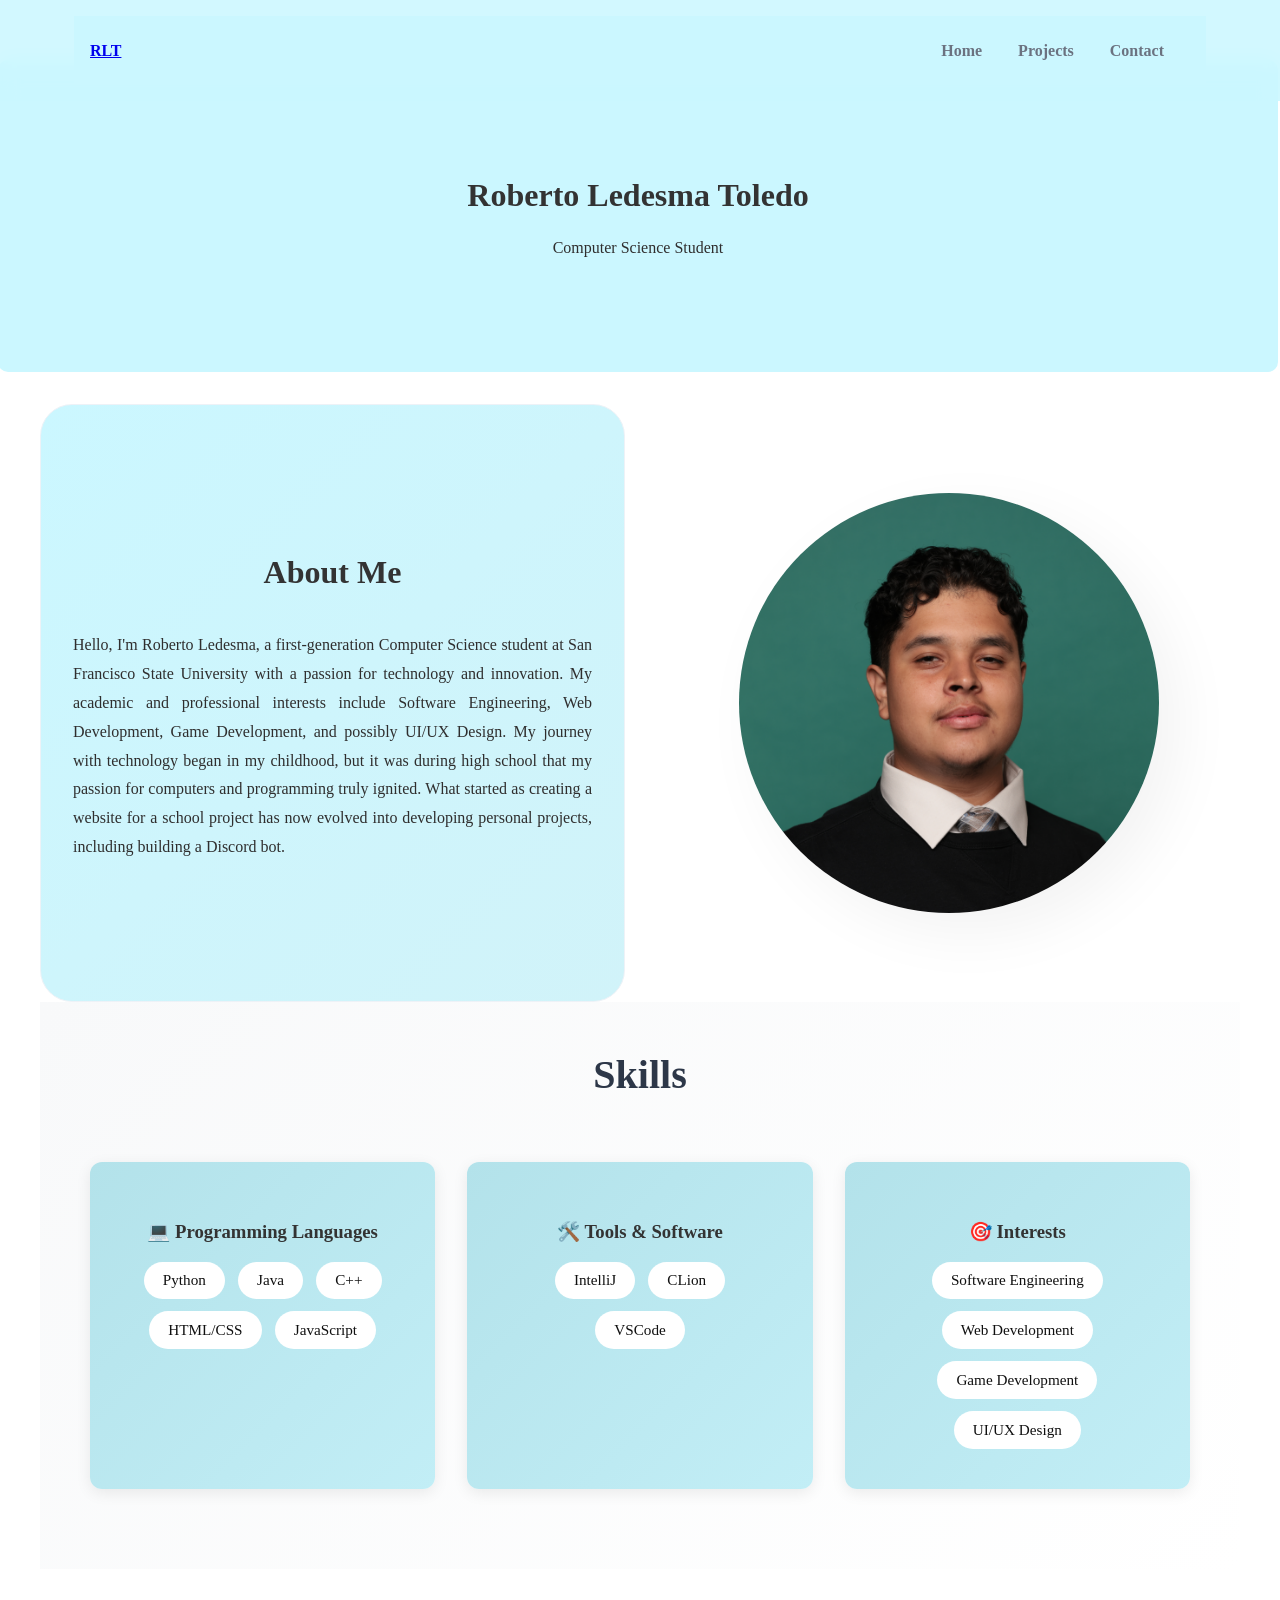
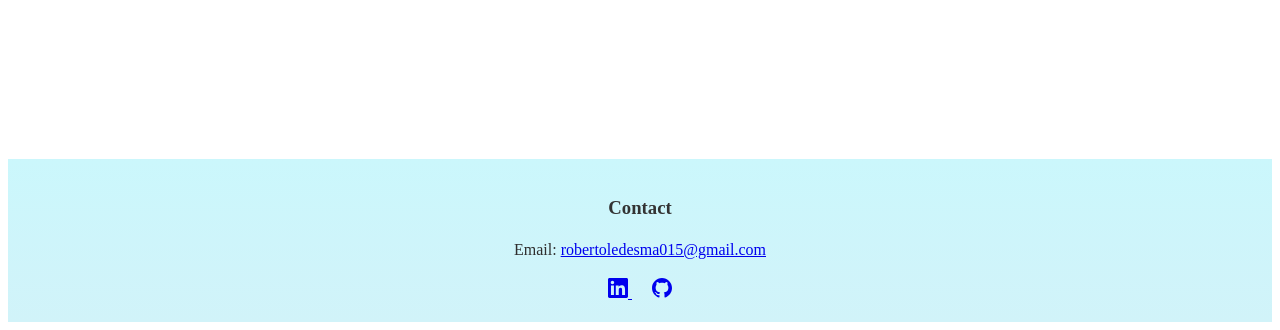
==== index.html @ fad2b98e "Added a few changes to index,contact,and projects.html" ====
<!DOCTYPE html>
  <html lang="en">

  <head>
      <title>Roberto Ledesma - Student Portfolio</title>
      <link rel="stylesheet" href="styles.css">
  </head>


  <body> 


  <header class="site-header">
    <nav class="nav">
      <a class="logo" href="index.html" aria-label="Home">RLT</a>


      <!-- nav links -->
      
      <ul class="nav-links">
        <li><a href="index.html">Home</a></li>
        <li><a href="projects.html">Projects</a></li>
        <li><a href="contact.html">Contact</a></li>
      </ul>

      <div class="nav-actions">
          <!-- existing actions -->
      </div>
    </nav>
  </header>

      <header>
      <div class = "hero-title">
      <!-- <header > -->
      <h1>Roberto Ledesma Toledo</h1>
      <p>Computer Science Student</p>
      </div>
      </header>
    <!-- </header> -->
      
      
<main>
    <div class="about-container">
        
        <section class="about"> 
            <h2>About Me</h2>
            <p>Hello, I'm Roberto Ledesma, a first-generation Computer Science student at San Francisco State University with a passion for technology and innovation. My academic and professional 
                interests include Software Engineering, Web Development, Game Development, and possibly UI/UX Design. My journey with technology began in my childhood, but it was during high school that my 
                passion for computers and programming truly ignited. What started as creating a website for a school project has now evolved into developing personal projects, including building a Discord bot.</p>
        </section>

        <div class="profile-container">
            <img src="images/Roberto-ledesma.jpg" alt="Roberto Ledesma" class="profile">
        </div>

    </div>
    
      
      <!-- Skills Section -->
          <section class="skills">
              <div class="container">
                  <h2>Skills</h2>
                  <div class="skills-grid">
                      <div class="skill-category">
                          <h3>💻 Programming Languages</h3>
                          <div class="skill-tags">
                              <span class="skill-tag">Python</span>
                              <span class="skill-tag">Java</span>
                              <span class="skill-tag">C++</span>
                              <span class="skill-tag">HTML/CSS</span>
                              <span class="skill-tag">JavaScript</span> 
                          </div>
                      </div>
                      
                      <div class="skill-category">
                          <h3>🛠️ Tools & Software</h3>
                          <div class="skill-tags">
                              <span class="skill-tag">IntelliJ</span>
                              <span class="skill-tag">CLion</span>
                              <span class="skill-tag">VSCode</span>
                              <!-- <span class="skill-tag">Git</span> -->
                          </div>
                      </div>
                      
                      <div class="skill-category">
                          <h3>🎯 Interests</h3>
                          <div class="skill-tags">
                              <span class="skill-tag">Software Engineering</span>
                              <span class="skill-tag">Web Development</span>
                              <span class="skill-tag">Game Development</span>
                              <span class="skill-tag">UI/UX Design</span>
                          </div>
                      </div>
                  </div>
              </div>
          </section>
          </main>

  
    <footer class="site-footer">
        
        <!-- Column 1: Contact -->
        <div class="footer-column">
          <h3>Contact</h3>
          <p>Email: <a href="robertoledesma015@gmail.com">robertoledesma015@gmail.com</a></p>
          <!-- <p>Telephone: <a href="tel:123-456-7890">123-456-7890</a></p> -->
          <div class="social-icons">
            <a href="https://www.linkedin.com/in/robertoledesma01/" target="_blank" aria-label="linkedin">
  <svg width="20" height="20" fill="currentColor" viewBox="0 0 24 24">
    <path d="M20.447 20.452h-3.554v-5.569c0-1.328-.027-3.037-1.852-3.037-1.853 0-2.136 1.445-2.136 2.939v5.667H9.351V9h3.414v1.561h.046c.477-.9 1.637-1.85 3.37-1.85 3.601 0 4.267 2.37 4.267 5.455v6.286zM5.337 7.433c-1.144 0-2.063-.926-2.063-2.065 0-1.138.92-2.063 2.063-2.063 1.14 0 2.064.925 2.064 2.063 0 1.139-.925 2.065-2.064 2.065zm1.782 13.019H3.555V9h3.564v11.452zM22.225 0H1.771C.792 0 0 .774 0 1.729v20.542C0 23.227.792 24 1.771 24h20.451C23.2 24 24 23.227 24 22.271V1.729C24 .774 23.2 0 22.222 0h.003z"/>
  </svg>          </a>
            <a href="https://github.com/rledesmatoledo" target="_blank" aria-label="Github">
  <svg width="20" height="20" fill="currentColor" viewBox="0 0 24 24">
    <path d="M12 0c-6.626 0-12 5.373-12 12 0 5.302 3.438 9.8 8.207 11.387.599.111.793-.261.793-.577v-2.234c-3.338.726-4.033-1.416-4.033-1.416-.546-1.387-1.333-1.756-1.333-1.756-1.089-.745.083-.729.083-.729 1.205.084 1.839 1.237 1.839 1.237 1.07 1.834 2.807 1.304 3.492.997.107-.775.418-1.305.762-1.604-2.665-.305-5.467-1.334-5.467-5.931 0-1.311.469-2.381 1.236-3.221-.124-.303-.535-1.524.117-3.176 0 0 1.008-.322 3.301 1.23.957-.266 1.983-.399 3.003-.404 1.02.005 2.047.138 3.006.404 2.291-1.552 3.297-1.23 3.297-1.23.653 1.653.242 2.874.118 3.176.77.84 1.235 1.911 1.235 3.221 0 4.609-2.807 5.624-5.479 5.921.43.372.823 1.102.823 2.222v3.293c0 .319.192.694.801.576 4.765-1.589 8.199-6.086 8.199-11.386 0-6.627-5.373-12-12-12z"/>
  </svg>          </a>
          </div>
        </div>

          
  </footer>
          <script src="scripts/main.js"></script>
  </body>
  </html>
---- styles.css ----
/* ==========================================
   1. GLOBAL STYLES & BASE
   ========================================== */

   
h1, h2 {
    color: #333;
    font-family: 'Times New Roman', Times, serif;
}

h3 {
    text-align: center;
    color: #333;
    font-family: 'Times New Roman', Times, serif;
}

p {
    font-size: 16px;
    line-height: 1.5;
    color: #2f2e2e;
    font-family: 'Times New Roman', Times, serif;
}

main {
    background-color: #ffffff;
    max-width: 5000px;
    margin: 3rem auto;
    padding: 0 2rem;
    margin-top: 12px;
    margin-bottom: 190px;
}

/* ==========================================
   2. SITE HEADER & NAVIGATION
   ========================================== */
.site-header {
    position: fixed;
    left: 0;
    top: 0;
    width: 100%;
    background-color: rgb(203, 247, 255,0.85);
    backdrop-filter: blur(10px);
    color: black;
    text-align: center;
    z-index: 1000;
    padding: 1rem 0;
    /* border-bottom: 1px solid rgba(0, 0, 0, 0.05); */
}

.site-header h1, .site-header p {
    margin: 10px 0;
}

nav {
    background-color: #cbf7ff;
    padding: 10px 0;
    text-align: center;
    margin-bottom: 30px;
    font-weight: bolder;
}

.nav {
    display: flex;
    align-items: center;
    gap: 1rem;
    max-width: 1100px;
    margin: 0 auto;
    padding: 0.6rem 1rem;
}

.nav-links {
    list-style: none;
    display: flex;
    gap: 1rem;
    margin-left: auto;
    align-items: center;
    padding-left: 0;
}

.nav-links a {
    text-decoration: none;
    color: #6b7280;
    padding: 6px 10px;
    border-radius: 8px;
}

.nav-toggle {
    display: none;
    background: transparent;
    border: 0;
    font-size: 1.2rem;
    cursor: pointer;
}

/* ==========================================
   3. HERO SECTION
   ========================================== */
.hero {
    background-color: #cbf7ff;
    padding: 120px 20px 40px;
    text-align: center;
    margin: 0;
}

.hero-title {
    text-align: center;
    margin-top: 60px;
    background-color: #cbf7ff;
   padding: 6rem 0;
   width: 100vw;
    border-radius: 10px;
    margin-left: -10px;
    margin-right: -10px;
}

.hero h1, .hero-text h1 {
    font-size: 2.5rem;
    margin: 0;
    color: #333;
}

/* ==========================================
   4. ABOUT SECTION & PROFILE
   ========================================== */
.about-container {
    display: flex;
    gap: 2rem;
    /* align-items: center; */
    align-items: stretch;
    margin-top: 2rem;
}

.about {
    flex: 1;
    padding: 3rem 2rem;
    background: linear-gradient(135deg, #cbf7ff 0%, #d1f3f9 100%);
    border-radius: 32px;
    display: flex;
    border: 1px solid #edf2f7 ;
    flex-direction: column;
    justify-content: center;
    min-height: 500px;
    box-shadow: var(--card-shadow);
}

.about h2 {
    margin-bottom: 1.5rem;
    text-align: center;
    font-size: 2rem;
}

.about p {
    text-align: justify;
    line-height: 1.8;
}

.profile-container {
    flex: 1;
    display: flex;
    align-items: center;
    justify-content: center;
    padding: 2rem;
}

.profile {
    width: 100%;
    max-width: 420px;
    height: 420px;
    object-fit: cover;
    border-radius: 60%;
    box-shadow: 20px 20px 60px rgba(0,0,0,0.05);
}

/* ==========================================
   5. SKILLS SECTION
   ========================================== */
.skills {
    padding: 1rem 0;
    background: linear-gradient(135deg, #f8f9fa 0%, #ffffff 100%);
}

.skills h2 {
    font-size: 2.5rem;
    text-align: center;
    margin-bottom: 3rem;
    color: #2d3748;
}

.skills-grid {
    display: grid;
    grid-template-columns: repeat(auto-fit, minmax(300px, 1fr));
    gap: 2rem;
    max-width: 1100px;
    margin: 4rem auto;
}

.skill-category {
    background: linear-gradient(135deg, #b3e2ea 0%, #c2eef6 100%);
    padding: 2.5rem;
    border-radius: 12px;
    box-shadow: 0 4px 15px rgba(0, 0, 0, 0.08);
    transition: transform 0.3s ease, box-shadow 0.3s ease;
}

.skill-category:hover {
    transform: translateY(-10px);
    box-shadow: 0 20px 40px rgba(0, 0, 0, 0.08);
}

.skill-tags {
    display: flex;
    flex-wrap: wrap;
    gap: 0.8rem;
    justify-content: center;
}

.skill-tag {
    background-color: #ffffff;
    color: rgb(16, 16, 16);
    padding: 0.6rem 1.2rem;
    border-radius: 20px;
    font-size: 0.95rem;
    font-weight: 500;
    transition: transform 0.2s ease;
}

.skill-tag:hover {
    transform: scale(1.05);
}

/* ==========================================
   6. PROJECTS SECTION
   ========================================== */
.projects-container {
    max-width: 1000px;
    margin: 160px auto 3rem;
    padding: 0 2rem;
}

.project-body {
    font-family: 'Times New Roman', Times, serif;
    margin: 2rem auto;
    padding: 20px;
    max-width: 1200px;
    border-radius: 12px;
    background: linear-gradient(135deg, #f8f9fa 0%, #ffffff 100%);
    box-shadow: 0 4px 15px rgba(0, 0, 0, 0.08);
}

.project-card {
    background: white;
    border-radius: 32px;
    padding: 2.5rem;
    margin-bottom: 3rem;
    display: flex;
    gap: 3rem;
    border: 1px solid #f1f5f9;
    box-shadow: var(--card-shadow);
    transition: var(--transition);
}

.project-card:hover {
    transform: translateY(-5px);
    /* box-shadow: 0 8px 20px rgba(0, 0, 0, 0.12); */
}

.project-icon {
    font-size: 3.5rem;
    display: flex;
    min-width: 80px;
}

.project-image, .project-icon-img {
    width: 300px;
    height: 200px;
    border-radius: 20px;
    object-fit: cover;
}

.project-content {
    flex: 1;
}

.project-content h2 {
    text-align: left;
    margin-bottom: 1rem;
}

.project-tags {
    display: flex;
    flex-wrap: wrap;
    gap: 0.6rem;
}

.tag {
    background-color: #edf2f7;
    color: #4a5568;
    padding: 0.4rem 1rem;
    border-radius: 20px;
    font-size: 0.9rem;
}

.project-features {
    background: rgb(199, 231, 237);
    border-radius: 12px;
    padding: 2.5rem;
    margin-bottom: 2rem;
}

/* ==========================================
   7. CONTACT SECTION & FORM
   ========================================== */
.contact-grid {
    display: grid;
    grid-template-columns: 1fr;
    gap: 20px;
    margin: 6rem auto;
    max-width: 600px;
}

.contact-card {
   max-width: 750px;
    margin: 0 auto;
    background: #ffffff;
    padding: 4rem;
    border-radius: 32px;
    box-shadow: var(--card-shadow);
}

.contact-form {
    text-align: center;
    margin: 20px 0;
}

input, textarea {
   width: 100%;
    padding: 1.2rem;
    border-radius: 16px;
    border: 1px solid #e2e8f0;
    background: #f8fafc;
    transition: var(--transition);
}

/* ==========================================
   8. FOOTER & SOCIALS
   ========================================== */
.site-footer {
    width: 100%;
    background: linear-gradient(to bottom, #cbf7fc, #d1f3f9);
    color: #333;
    text-align: center;
    padding: 20px 0;
}

.social-icons a {
    margin: 0 10px;
}

footer {
    background-color: #f8fafc;
    padding: 4rem 0;
    margin-top: 100px;
}
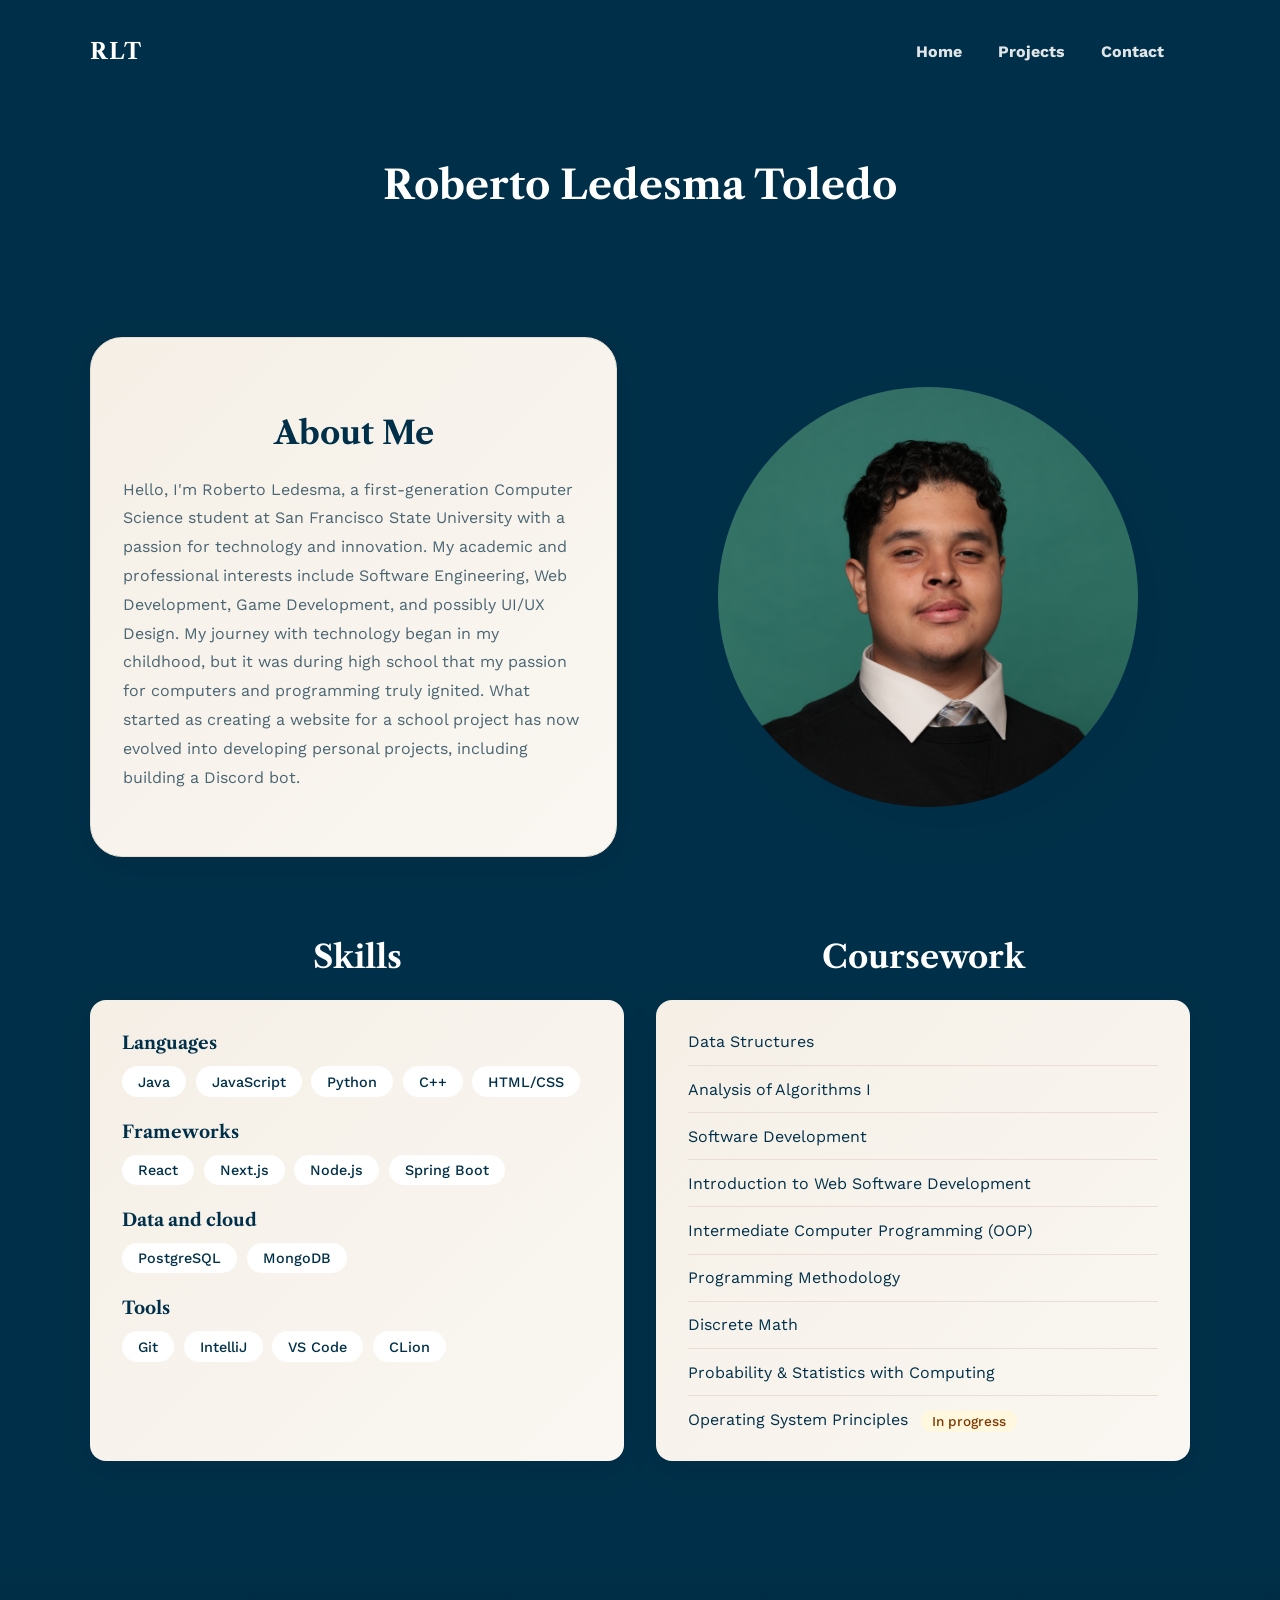
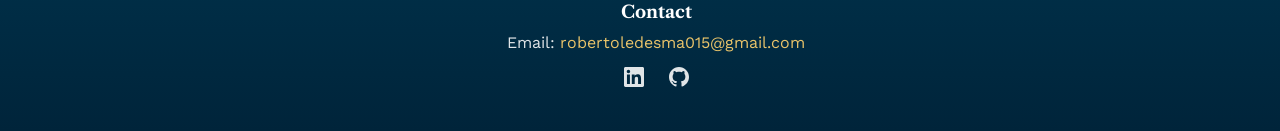
==== commit 8c66b28b: "fixed layout & style & format" ====
--- a/index.html
+++ b/index.html
@@ -2,7 +2,12 @@
   <html lang="en">
 
   <head>
+      <meta charset="UTF-8">
+      <meta name="viewport" content="width=device-width, initial-scale=1.0">
       <title>Roberto Ledesma - Student Portfolio</title>
+      <link rel="preconnect" href="https://fonts.googleapis.com">
+        <link rel="preconnect" href="https://fonts.gstatic.com" crossorigin>
+        <link href="https://fonts.googleapis.com/css2?family=Libre+Caslon+Text:wght@400;700&family=Work+Sans:wght@400;500&display=swap" rel="stylesheet">
       <link rel="stylesheet" href="styles.css">
   </head>
 
@@ -28,18 +33,18 @@
       </div>
     </nav>
   </header>
-
+<main>
       <header>
       <div class = "hero-title">
       <!-- <header > -->
       <h1>Roberto Ledesma Toledo</h1>
-      <p>Computer Science Student</p>
+      <!-- <p>Computer Science Student</p> -->
       </div>
       </header>
     <!-- </header> -->
       
       
-<main>
+
     <div class="about-container">
         
         <section class="about"> 
@@ -57,67 +62,86 @@
     
       
       <!-- Skills Section -->
-          <section class="skills">
-              <div class="container">
-                  <h2>Skills</h2>
-                  <div class="skills-grid">
-                      <div class="skill-category">
-                          <h3>💻 Programming Languages</h3>
-                          <div class="skill-tags">
-                              <span class="skill-tag">Python</span>
-                              <span class="skill-tag">Java</span>
-                              <span class="skill-tag">C++</span>
-                              <span class="skill-tag">HTML/CSS</span>
-                              <span class="skill-tag">JavaScript</span> 
-                          </div>
-                      </div>
-                      
-                      <div class="skill-category">
-                          <h3>🛠️ Tools & Software</h3>
-                          <div class="skill-tags">
-                              <span class="skill-tag">IntelliJ</span>
-                              <span class="skill-tag">CLion</span>
-                              <span class="skill-tag">VSCode</span>
-                              <!-- <span class="skill-tag">Git</span> -->
-                          </div>
-                      </div>
-                      
-                      <div class="skill-category">
-                          <h3>🎯 Interests</h3>
-                          <div class="skill-tags">
-                              <span class="skill-tag">Software Engineering</span>
-                              <span class="skill-tag">Web Development</span>
-                              <span class="skill-tag">Game Development</span>
-                              <span class="skill-tag">UI/UX Design</span>
-                          </div>
-                      </div>
-                  </div>
-              </div>
-          </section>
+        <!-- Skills & Coursework -->
+<section class="skills-courses">
+    <div class="sc-grid">
+
+        <div class="sc-column">
+            <h2>Skills</h2>
+            <div class="sc-card">
+                <h3>Languages</h3>
+                <div class="skill-tags">
+                    <span class="skill-tag">Java</span>
+                    <span class="skill-tag">JavaScript</span>
+                    <span class="skill-tag">Python</span>
+                    <span class="skill-tag">C++</span>
+                    <span class="skill-tag">HTML/CSS</span>
+                </div>
+
+                <h3>Frameworks</h3>
+                <div class="skill-tags">
+                    <span class="skill-tag">React</span>
+                    <span class="skill-tag">Next.js</span>
+                    <span class="skill-tag">Node.js</span>
+                    <span class="skill-tag">Spring Boot</span>
+                </div>
+
+                <h3>Data and cloud</h3>
+                <div class="skill-tags">
+                    <span class="skill-tag">PostgreSQL</span>
+                    <span class="skill-tag">MongoDB</span>
+                </div>
+
+                <h3>Tools</h3>
+                <div class="skill-tags">
+                    <span class="skill-tag">Git</span>
+                    <span class="skill-tag">IntelliJ</span>
+                    <span class="skill-tag">VS Code</span>
+                    <span class="skill-tag">CLion</span>
+                </div>
+            </div>
+        </div>
+
+        <div class="sc-column">
+            <h2>Coursework</h2>
+            <div class="sc-card">
+                <ul class="courses-list">
+                    <li>Data Structures</li>
+                    <li>Analysis of Algorithms I</li>
+                    <li>Software Development</li>
+                    <li>Introduction to Web Software Development</li>
+                    <li>Intermediate Computer Programming (OOP)</li>
+                    <li>Programming Methodology</li>
+                    <li>Discrete Math</li>
+                    <li>Probability &amp; Statistics with Computing</li>
+                    <li>Operating System Principles <span class="wip-badge">In progress</span></li>
+                            </ul>
+                        </div>
+                     </div>
+                </div>
+            </section>
           </main>
 
   
     <footer class="site-footer">
-        
-        <!-- Column 1: Contact -->
-        <div class="footer-column">
-          <h3>Contact</h3>
-          <p>Email: <a href="robertoledesma015@gmail.com">robertoledesma015@gmail.com</a></p>
-          <!-- <p>Telephone: <a href="tel:123-456-7890">123-456-7890</a></p> -->
-          <div class="social-icons">
-            <a href="https://www.linkedin.com/in/robertoledesma01/" target="_blank" aria-label="linkedin">
-  <svg width="20" height="20" fill="currentColor" viewBox="0 0 24 24">
-    <path d="M20.447 20.452h-3.554v-5.569c0-1.328-.027-3.037-1.852-3.037-1.853 0-2.136 1.445-2.136 2.939v5.667H9.351V9h3.414v1.561h.046c.477-.9 1.637-1.85 3.37-1.85 3.601 0 4.267 2.37 4.267 5.455v6.286zM5.337 7.433c-1.144 0-2.063-.926-2.063-2.065 0-1.138.92-2.063 2.063-2.063 1.14 0 2.064.925 2.064 2.063 0 1.139-.925 2.065-2.064 2.065zm1.782 13.019H3.555V9h3.564v11.452zM22.225 0H1.771C.792 0 0 .774 0 1.729v20.542C0 23.227.792 24 1.771 24h20.451C23.2 24 24 23.227 24 22.271V1.729C24 .774 23.2 0 22.222 0h.003z"/>
-  </svg>          </a>
-            <a href="https://github.com/rledesmatoledo" target="_blank" aria-label="Github">
-  <svg width="20" height="20" fill="currentColor" viewBox="0 0 24 24">
-    <path d="M12 0c-6.626 0-12 5.373-12 12 0 5.302 3.438 9.8 8.207 11.387.599.111.793-.261.793-.577v-2.234c-3.338.726-4.033-1.416-4.033-1.416-.546-1.387-1.333-1.756-1.333-1.756-1.089-.745.083-.729.083-.729 1.205.084 1.839 1.237 1.839 1.237 1.07 1.834 2.807 1.304 3.492.997.107-.775.418-1.305.762-1.604-2.665-.305-5.467-1.334-5.467-5.931 0-1.311.469-2.381 1.236-3.221-.124-.303-.535-1.524.117-3.176 0 0 1.008-.322 3.301 1.23.957-.266 1.983-.399 3.003-.404 1.02.005 2.047.138 3.006.404 2.291-1.552 3.297-1.23 3.297-1.23.653 1.653.242 2.874.118 3.176.77.84 1.235 1.911 1.235 3.221 0 4.609-2.807 5.624-5.479 5.921.43.372.823 1.102.823 2.222v3.293c0 .319.192.694.801.576 4.765-1.589 8.199-6.086 8.199-11.386 0-6.627-5.373-12-12-12z"/>
-  </svg>          </a>
-          </div>
+      <div class="footer-column">
+        <h3>Contact</h3>
+        <p>Email: <a href="mailto:robertoledesma015@gmail.com">robertoledesma015@gmail.com</a></p>
+        <div class="social-icons">
+          <a href="https://www.linkedin.com/in/robertoledesma01/" target="_blank" aria-label="LinkedIn">
+            <svg width="20" height="20" fill="currentColor" viewBox="0 0 24 24">
+              <path d="M20.447 20.452h-3.554v-5.569c0-1.328-.027-3.037-1.852-3.037-1.853 0-2.136 1.445-2.136 2.939v5.667H9.351V9h3.414v1.561h.046c.477-.9 1.637-1.85 3.37-1.85 3.601 0 4.267 2.37 4.267 5.455v6.286zM5.337 7.433c-1.144 0-2.063-.926-2.063-2.065 0-1.138.92-2.063 2.063-2.063 1.14 0 2.064.925 2.064 2.063 0 1.139-.925 2.065-2.064 2.065zm1.782 13.019H3.555V9h3.564v11.452zM22.225 0H1.771C.792 0 0 .774 0 1.729v20.542C0 23.227.792 24 1.771 24h20.451C23.2 24 24 23.227 24 22.271V1.729C24 .774 23.2 0 22.222 0h.003z"/>
+            </svg>
+          </a>
+          <a href="https://github.com/rledesmatoledo" target="_blank" aria-label="GitHub">
+            <svg width="20" height="20" fill="currentColor" viewBox="0 0 24 24">
+              <path d="M12 0c-6.626 0-12 5.373-12 12 0 5.302 3.438 9.8 8.207 11.387.599.111.793-.261.793-.577v-2.234c-3.338.726-4.033-1.416-4.033-1.416-.546-1.387-1.333-1.756-1.333-1.756-1.089-.745.083-.729.083-.729 1.205.084 1.839 1.237 1.839 1.237 1.07 1.834 2.807 1.304 3.492.997.107-.775.418-1.305.762-1.604-2.665-.305-5.467-1.334-5.467-5.931 0-1.311.469-2.381 1.236-3.221-.124-.303-.535-1.524.117-3.176 0 0 1.008-.322 3.301 1.23.957-.266 1.983-.399 3.003-.404 1.02.005 2.047.138 3.006.404 2.291-1.552 3.297-1.23 3.297-1.23.653 1.653.242 2.874.118 3.176.77.84 1.235 1.911 1.235 3.221 0 4.609-2.807 5.624-5.479 5.921.43.372.823 1.102.823 2.222v3.293c0 .319.192.694.801.576 4.765-1.589 8.199-6.086 8.199-11.386 0-6.627-5.373-12-12-12z"/>
+            </svg>
+          </a>
         </div>
-
-          
-  </footer>
+      </div>
+      <!-- <p class="footer-copy">&copy; 2026 Roberto Ledesma. All rights reserved.</p> -->
+    </footer>
           <script src="scripts/main.js"></script>
   </body>
   </html>
--- a/styles.css
+++ b/styles.css
@@ -1,50 +1,82 @@
-/* ==========================================
-   1. GLOBAL STYLES & BASE
-   ========================================== */
-
-   
+/*  DESIGN  */
+:root {
+    /* Brand */
+    --navy: #003049;
+    --navy-soft: #004E6E;
+    --navy-deep: #00243A;
+    --white: #FFFFFF;
+    --accent: #E9C46A;            
+    --accent-ink: #B8892B;  
+
+    /* Supporting neutrals */
+    --tint: #F2F9FC;
+    --accent-wash: #F5EFE6;       
+    --accent-wash-soft: #FAF7F2;  
+    --border: #E8DFD2;            
+
+
+    /* Text */
+    --text: #003049;
+    --text-muted: #4A6572;
+    --text-on-navy: rgba(255, 255, 255, 0.88);
+    --text-on-navy-muted: rgba(255, 255, 255, 0.65);
+
+    --card-shadow: 0 8px 30px rgba(15, 23, 42, 0.10);
+    --transition: all 0.3s ease;
+    --font-heading: 'Libre Caslon Text', Georgia, serif;
+    --font-body: 'Work Sans', system-ui, sans-serif;
+}
+
+/* GLOBAL STYLES & BASE */
+
+body {
+    font-family: var(--font-body);
+}
+
+html, body {
+    margin: 0;
+    padding: 0;
+    overflow-x: hidden;
+    background-color: var(--navy);
+}
 h1, h2 {
-    color: #333;
-    font-family: 'Times New Roman', Times, serif;
+    color: var(--text);
+    font-family: var(--font-heading);
+    font-weight: 700;
 }
 
 h3 {
     text-align: center;
-    color: #333;
-    font-family: 'Times New Roman', Times, serif;
+    color: var(--text);
+    font-family: var(--font-heading);
 }
 
 p {
     font-size: 16px;
     line-height: 1.5;
-    color: #2f2e2e;
-    font-family: 'Times New Roman', Times, serif;
-}
-
-main {
-    background-color: #ffffff;
+    color: var(--text-muted);
+}
+
+.main {
+    background-color: var(--navy);
     max-width: 5000px;
-    margin: 3rem auto;
+    margin: 0 auto;
     padding: 0 2rem;
-    margin-top: 12px;
-    margin-bottom: 190px;
-}
-
-/* ==========================================
-   2. SITE HEADER & NAVIGATION
-   ========================================== */
+    flex: 1;
+}
+
+/*  SITE HEADER & NAVIGATION */
 .site-header {
     position: fixed;
     left: 0;
     top: 0;
     width: 100%;
-    background-color: rgb(203, 247, 255,0.85);
+    background-color: rgba(0, 48, 73, 0.85);
     backdrop-filter: blur(10px);
-    color: black;
+    color: var(--navy);
     text-align: center;
     z-index: 1000;
     padding: 1rem 0;
-    /* border-bottom: 1px solid rgba(0, 0, 0, 0.05); */
 }
 
 .site-header h1, .site-header p {
@@ -52,7 +84,7 @@
 }
 
 nav {
-    background-color: #cbf7ff;
+    background-color: transparent;
     padding: 10px 0;
     text-align: center;
     margin-bottom: 30px;
@@ -68,6 +100,18 @@
     padding: 0.6rem 1rem;
 }
 
+.logo {
+    color: var(--white);
+    text-decoration: none;
+    font-family: var(--font-heading);
+    font-size: 1.4rem;
+    letter-spacing: 0.08em;
+}
+
+.logo:hover {
+    color: var(--accent);
+}
+
 .nav-links {
     list-style: none;
     display: flex;
@@ -79,67 +123,60 @@
 
 .nav-links a {
     text-decoration: none;
-    color: #6b7280;
+    color: var(--text-on-navy);
     padding: 6px 10px;
     border-radius: 8px;
+    transition: color 0.2s ease, background-color 0.2s ease;
+}
+
+.nav-links a:hover {
+    color: var(--accent);
+    background-color: rgba(255, 255, 255, 0.08);
 }
 
 .nav-toggle {
     display: none;
     background: transparent;
     border: 0;
+    color: var(--white);
     font-size: 1.2rem;
     cursor: pointer;
 }
 
-/* ==========================================
-   3. HERO SECTION
-   ========================================== */
+/* HERO SECTION */
 .hero {
-    background-color: #cbf7ff;
+    background-color: var(--navy);
     padding: 120px 20px 40px;
-    text-align: center;
+    text-align: center; 
     margin: 0;
 }
 
 .hero-title {
     text-align: center;
-    margin-top: 60px;
-    background-color: #cbf7ff;
-   padding: 6rem 0;
-   width: 100vw;
-    border-radius: 10px;
-    margin-left: -10px;
-    margin-right: -10px;
-}
-
-.hero h1, .hero-text h1 {
+   padding: 10rem 0 6rem;
+}
+
+.hero h1, .hero-text h1, .hero-title h1 {
     font-size: 2.5rem;
     margin: 0;
-    color: #333;
-}
-
-/* ==========================================
-   4. ABOUT SECTION & PROFILE
-   ========================================== */
+    color: var(--white);
+}
+
+/*  ABOUT SECTION & PROFILE */
 .about-container {
     display: flex;
-    gap: 2rem;
-    /* align-items: center; */
-    align-items: stretch;
-    margin-top: 2rem;
+    gap: 3rem;
+    align-items: center;          
+    max-width: 1100px;            
+    margin: 2rem auto 0;          
 }
 
 .about {
     flex: 1;
     padding: 3rem 2rem;
-    background: linear-gradient(135deg, #cbf7ff 0%, #d1f3f9 100%);
+    background: linear-gradient(135deg, var(--accent-wash) 0%, var(--accent-wash-soft) 100%);
     border-radius: 32px;
-    display: flex;
-    border: 1px solid #edf2f7 ;
-    flex-direction: column;
-    justify-content: center;
-    min-height: 500px;
+    border: 1px solid var(--border) ;
     box-shadow: var(--card-shadow);
 }
 
@@ -150,7 +187,7 @@
 }
 
 .about p {
-    text-align: justify;
+    text-align: left;
     line-height: 1.8;
 }
 
@@ -165,163 +202,251 @@
 .profile {
     width: 100%;
     max-width: 420px;
-    height: 420px;
+    aspect-ratio: 1 /1;
+    height: auto;
     object-fit: cover;
-    border-radius: 60%;
+    border-radius: 50%;
     box-shadow: 20px 20px 60px rgba(0,0,0,0.05);
 }
 
-/* ==========================================
-   5. SKILLS SECTION
-   ========================================== */
-.skills {
-    padding: 1rem 0;
-    background: linear-gradient(135deg, #f8f9fa 0%, #ffffff 100%);
-}
-
-.skills h2 {
-    font-size: 2.5rem;
-    text-align: center;
-    margin-bottom: 3rem;
-    color: #2d3748;
-}
-
-.skills-grid {
+/*  SKILLS & COURSEWORK */
+.skills-courses {
+    max-width: 1100px;
+    margin: 5rem auto 0;
+}
+
+.sc-grid {
     display: grid;
-    grid-template-columns: repeat(auto-fit, minmax(300px, 1fr));
+    grid-template-columns: 1fr 1fr;
     gap: 2rem;
+}
+
+.sc-column {
+    display: flex;
+    flex-direction: column;
+}
+
+.sc-column h2 {
+    color: var(--white);
+    font-size: 2rem;
+    text-align: center;
+    margin: 0 0 1.5rem;
+}
+
+.sc-card {
+    flex: 1;
+    background: linear-gradient(135deg, var(--accent-wash) 0%, var(--accent-wash-soft) 100%);
+    border-radius: 16px;
+    padding: 2rem;
+    box-shadow: var(--card-shadow);
+}
+
+.sc-card h3 {
+    text-align: left;
+    font-size: 1.1rem;
+    margin: 1.5rem 0 0.75rem;
+}
+
+.sc-card h3:first-child {
+    margin-top: 0;
+}
+
+/* Skill tags (kept from before, adjusted) */
+.skill-tags {
+    display: flex;
+    flex-wrap: wrap;
+    gap: 0.6rem;
+    justify-content: flex-start;
+}
+
+.skill-tag {
+    background-color: var(--white);
+    color: var(--navy);
+    padding: 0.45rem 1rem;
+    border-radius: 20px;
+    font-size: 0.9rem;
+    font-weight: 500;
+}
+
+/* Course list */
+.courses-list {
+    list-style: none;
+    margin: 0;
+    padding: 0;
+}
+
+.courses-list li {
+    color: var(--text);
+    font-size: 1rem;
+    padding: 0.85rem 0;
+    border-bottom: 1px solid var(--border);
+}
+
+.courses-list li:first-child {
+    padding-top: 0;
+}
+
+.courses-list li:last-child {
+    border-bottom: none;
+    padding-bottom: 0;
+}
+
+.courses-list .wip-badge {
+    margin-left: 0.5rem;
+}
+
+@media (max-width: 860px) {
+    .sc-grid {
+        grid-template-columns: 1fr;
+        gap: 3rem;
+    }
+}
+
+
+/* PROJECTS SECTION */
+.page-title {
+    padding: 8rem 0 2.5rem;
+}
+
+.projects-container {
     max-width: 1100px;
-    margin: 4rem auto;
-}
-
-.skill-category {
-    background: linear-gradient(135deg, #b3e2ea 0%, #c2eef6 100%);
-    padding: 2.5rem;
-    border-radius: 12px;
-    box-shadow: 0 4px 15px rgba(0, 0, 0, 0.08);
-    transition: transform 0.3s ease, box-shadow 0.3s ease;
-}
-
-.skill-category:hover {
-    transform: translateY(-10px);
-    box-shadow: 0 20px 40px rgba(0, 0, 0, 0.08);
-}
-
-.skill-tags {
-    display: flex;
-    flex-wrap: wrap;
-    gap: 0.8rem;
-    justify-content: center;
-}
-
-.skill-tag {
-    background-color: #ffffff;
-    color: rgb(16, 16, 16);
-    padding: 0.6rem 1.2rem;
+    margin: 0 auto 4rem;
+}
+
+.projects-grid {
+    display: grid;
+    grid-template-columns: 1fr 1fr;
+    gap: 1.5rem;
+}
+
+.project-card {
+    background: var(--white);
     border-radius: 20px;
-    font-size: 0.95rem;
-    font-weight: 500;
-    transition: transform 0.2s ease;
-}
-
-.skill-tag:hover {
-    transform: scale(1.05);
-}
-
-/* ==========================================
-   6. PROJECTS SECTION
-   ========================================== */
-.projects-container {
-    max-width: 1000px;
-    margin: 160px auto 3rem;
-    padding: 0 2rem;
-}
-
-.project-body {
-    font-family: 'Times New Roman', Times, serif;
-    margin: 2rem auto;
-    padding: 20px;
-    max-width: 1200px;
-    border-radius: 12px;
-    background: linear-gradient(135deg, #f8f9fa 0%, #ffffff 100%);
-    box-shadow: 0 4px 15px rgba(0, 0, 0, 0.08);
-}
-
-.project-card {
-    background: white;
-    border-radius: 32px;
-    padding: 2.5rem;
-    margin-bottom: 3rem;
-    display: flex;
-    gap: 3rem;
-    border: 1px solid #f1f5f9;
+    padding: 2rem;
+    display: flex;
+    flex-direction: column;
+    border: 1px solid var(--border);
     box-shadow: var(--card-shadow);
     transition: var(--transition);
 }
 
 .project-card:hover {
-    transform: translateY(-5px);
-    /* box-shadow: 0 8px 20px rgba(0, 0, 0, 0.12); */
-}
-
-.project-icon {
-    font-size: 3.5rem;
-    display: flex;
-    min-width: 80px;
-}
-
-.project-image, .project-icon-img {
-    width: 300px;
-    height: 200px;
+    transform: translateY(-4px);
+}
+
+.project-card.featured {
+    grid-column: 1 / -1;
+    display: grid;
+    grid-template-columns: 1.1fr 1fr;
+    gap: 2rem;
+    align-items: center;
+}
+
+.project-card.wide {
+    grid-column: 1 / -1;
+}
+
+.featured-main {
+    display: flex;
+    flex-direction: column;
+    height: 100%;
+}
+
+.project-card h2 {
+    font-size: 1.4rem;
+    text-align: left;
+    margin: 0 0 0.75rem;
+}
+
+.project-card.featured h2 {
+    font-size: 1.75rem;
+}
+
+.project-card p {
+    font-size: 1rem;
+    line-height: 1.7;
+    margin: 0 0 1.25rem;
+}
+
+.project-features {
+    background: var(--accent-wash);
+    border-radius: 12px;
+    padding: 1.25rem 1.5rem;
+    margin-bottom: 1.25rem;
+}
+
+.project-card.featured .project-features {
+    margin-bottom: 0;
+}
+
+.project-features strong {
+    color: var(--navy);
+    display: block;
+    margin-bottom: 0.5rem;
+}
+
+.project-features ul {
+    margin: 0;
+    padding-left: 1.1rem;
+    color: var(--text-muted);
+}
+
+.project-features li {
+    margin-bottom: 0.5rem;
+    line-height: 1.6;
+}
+
+.project-features li:last-child {
+    margin-bottom: 0;
+}
+
+.project-tags {
+    display: flex;
+    flex-wrap: wrap;
+    gap: 0.5rem;
+    margin-top: auto;
+}
+
+.tag {
+    background: var(--accent-wash);
+    color: var(--navy);
+    padding: 0.35rem 0.9rem;
     border-radius: 20px;
-    object-fit: cover;
-}
-
-.project-content {
-    flex: 1;
-}
-
-.project-content h2 {
-    text-align: left;
-    margin-bottom: 1rem;
-}
-
-.project-tags {
-    display: flex;
-    flex-wrap: wrap;
-    gap: 0.6rem;
-}
-
-.tag {
-    background-color: #edf2f7;
-    color: #4a5568;
-    padding: 0.4rem 1rem;
+    font-size: 0.85rem;
+}
+
+.wip-badge {
+    font-size: 0.85rem;
+    font-weight: 500;
+    color: #813800;
+    background: #fff8de;
+    padding: 0.2rem 0.7rem;
     border-radius: 20px;
-    font-size: 0.9rem;
-}
-
-.project-features {
-    background: rgb(199, 231, 237);
-    border-radius: 12px;
-    padding: 2.5rem;
-    margin-bottom: 2rem;
-}
-
-/* ==========================================
-   7. CONTACT SECTION & FORM
-   ========================================== */
+    vertical-align: middle;
+}
+
+@media (max-width: 860px) {
+    .projects-grid,
+    .project-card.featured {
+        grid-template-columns: 1fr;
+    }
+}
+
+/* CONTACT SECTION & FORM */
 .contact-grid {
     display: grid;
     grid-template-columns: 1fr;
     gap: 20px;
     margin: 6rem auto;
+    width: 90%;
     max-width: 600px;
 }
 
 .contact-card {
+    width: 100%;
    max-width: 750px;
     margin: 0 auto;
-    background: #ffffff;
+    background: var(--white);
     padding: 4rem;
     border-radius: 32px;
     box-shadow: var(--card-shadow);
@@ -334,30 +459,68 @@
 
 input, textarea {
    width: 100%;
+   box-sizing: border-box;
     padding: 1.2rem;
     border-radius: 16px;
-    border: 1px solid #e2e8f0;
-    background: #f8fafc;
+    border: 1px solid var(--border);
+    background: var(--tint);
+    color: var(--text);
     transition: var(--transition);
 }
 
-/* ==========================================
-   8. FOOTER & SOCIALS
-   ========================================== */
+input:focus, textarea:focus {
+    outline: none;
+    border-color: var(--accent);
+    box-shadow: 0 0 0 3px rgba(0, 180, 216, 0.25);
+}
+
+/* FOOTER & SOCIALS */
 .site-footer {
     width: 100%;
-    background: linear-gradient(to bottom, #cbf7fc, #d1f3f9);
-    color: #333;
-    text-align: center;
-    padding: 20px 0;
+    margin-top: 100px;
+    background: linear-gradient(to bottom, var(--navy), var(--navy-deep));
+    color: var(--text-on-navy);
+    text-align: center;
+    padding: 2.5rem 1rem;
+}
+
+.site-footer .footer-column h3 {
+    margin: 0 0 0.5rem;
+    font-size: 1.1rem;
+    color: var(--white);
+}
+
+.site-footer .footer-column p {
+    margin: 0.25rem 0;
+    color: var(--text-on-navy);
+}
+
+.site-footer a {
+    color: var(--accent);
+    text-decoration: none;
+}
+
+.site-footer a:hover {
+    text-decoration: underline;
+}
+
+.social-icons {
+    margin-top: 0.75rem;
 }
 
 .social-icons a {
+    display: inline-block;
     margin: 0 10px;
-}
-
-footer {
-    background-color: #f8fafc;
-    padding: 4rem 0;
-    margin-top: 100px;
-}
+    color: var(--text-on-navy);
+    transition: color 0.2s ease;
+}
+
+.social-icons a:hover {
+    color: var(--accent);
+}
+
+.footer-copy {
+    margin: 1.25rem 0 0;
+    font-size: 0.85rem;
+    color: var(--text-on-navy-muted);
+}
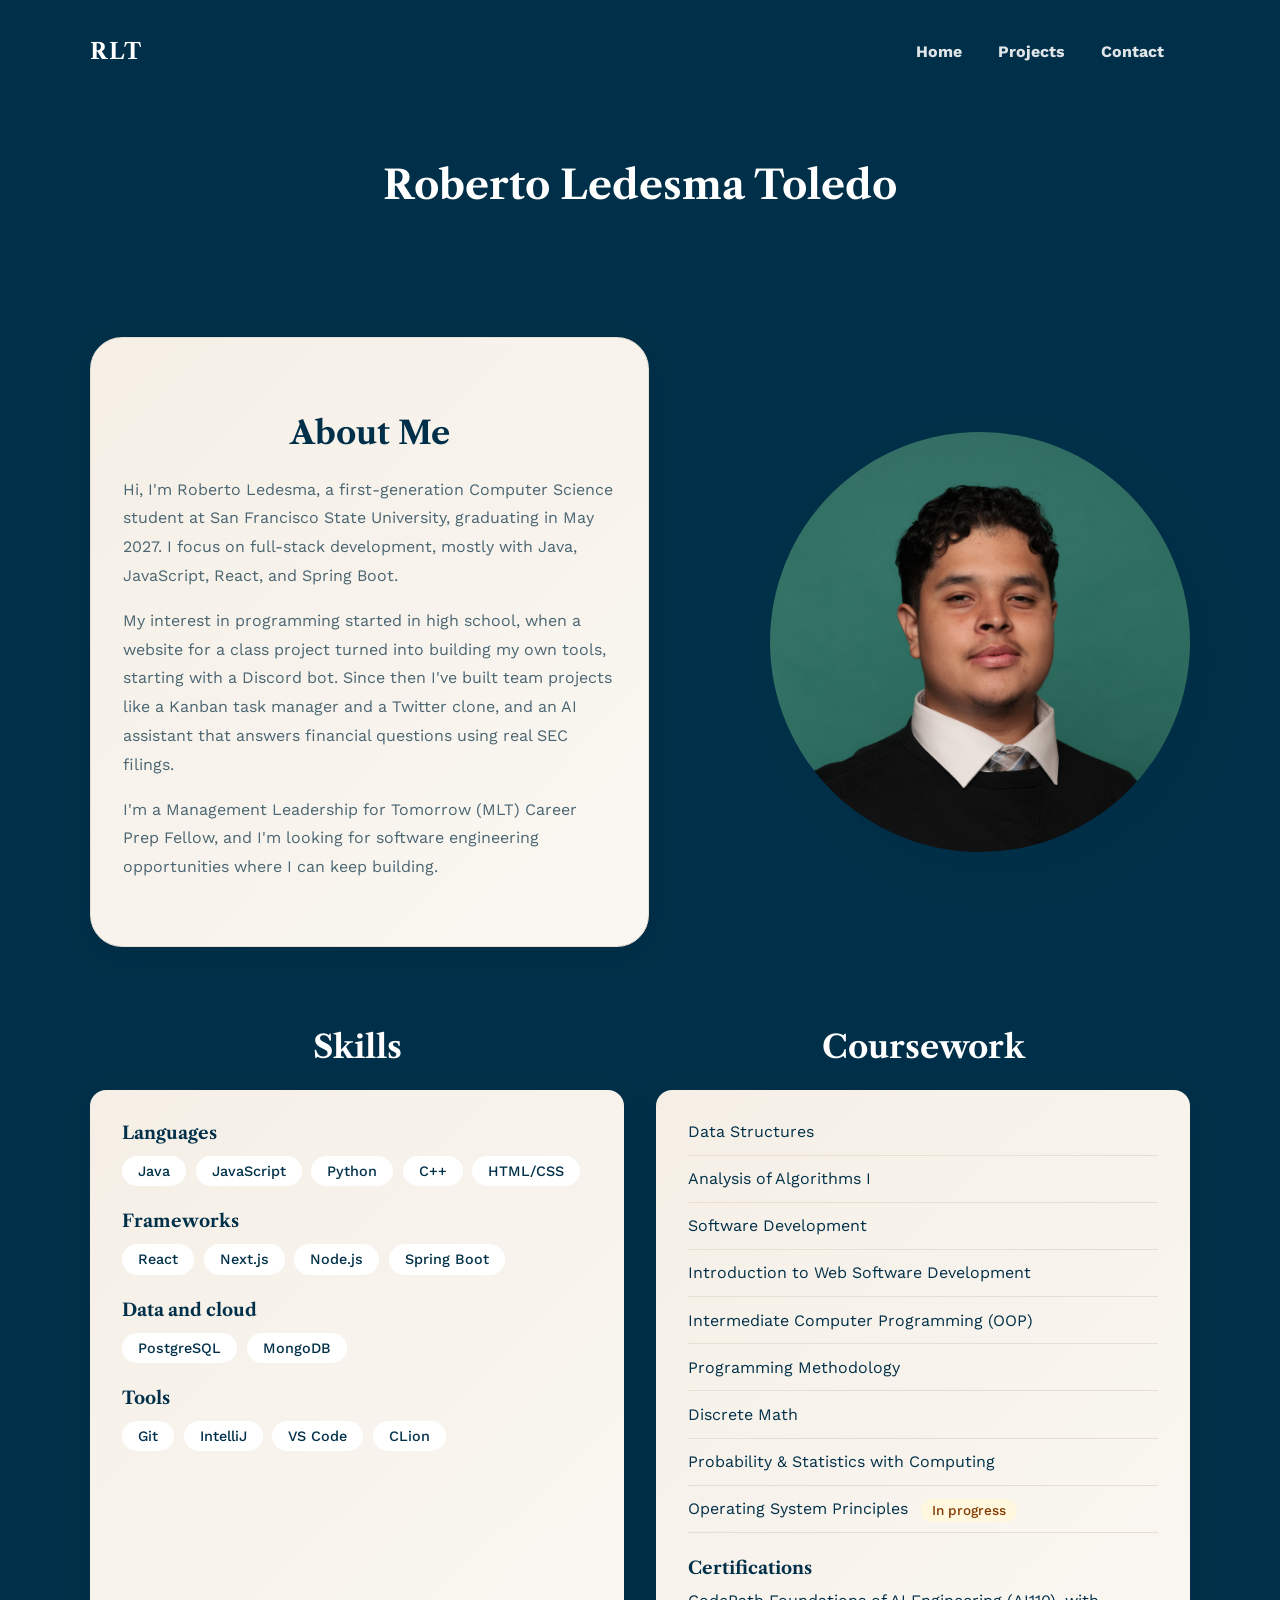
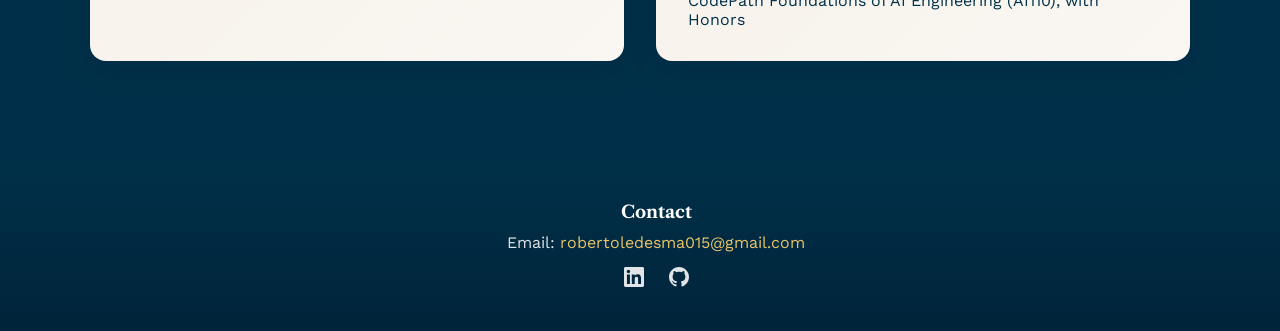
==== commit d0840859: "Redesign: new colors, fonts, layout, mobile fixes" ====
--- a/index.html
+++ b/index.html
@@ -47,13 +47,13 @@
 
     <div class="about-container">
         
-        <section class="about"> 
-            <h2>About Me</h2>
-            <p>Hello, I'm Roberto Ledesma, a first-generation Computer Science student at San Francisco State University with a passion for technology and innovation. My academic and professional 
-                interests include Software Engineering, Web Development, Game Development, and possibly UI/UX Design. My journey with technology began in my childhood, but it was during high school that my 
-                passion for computers and programming truly ignited. What started as creating a website for a school project has now evolved into developing personal projects, including building a Discord bot.</p>
-        </section>
-
+       <section class="about">
+    <h2>About Me</h2>
+    <p>Hi, I'm Roberto Ledesma, a first-generation Computer Science student at San Francisco State University, graduating in May 2027. I focus on full-stack development, mostly with Java, JavaScript, React, and Spring Boot.</p>
+    <p>My interest in programming started in high school, when a website for a class project turned into building my own tools, starting with a Discord bot. Since then I've built team projects like a 
+        Kanban task manager and a Twitter clone, and an AI assistant that answers financial questions using real SEC filings.</p>
+    <p>I'm a Management Leadership for Tomorrow (MLT) Career Prep Fellow, and I'm looking for software engineering opportunities where I can keep building.</p>
+</section>
         <div class="profile-container">
             <img src="images/Roberto-ledesma.jpg" alt="Roberto Ledesma" class="profile">
         </div>
@@ -115,7 +115,13 @@
                     <li>Discrete Math</li>
                     <li>Probability &amp; Statistics with Computing</li>
                     <li>Operating System Principles <span class="wip-badge">In progress</span></li>
-                            </ul>
+                    <h3>Certifications</h3>
+                    </ul>
+                <ul class="courses-list">
+                    <li>CodePath Foundations of AI Engineering (AI110), with Honors</li>
+                    
+                </ul>
+                            
                         </div>
                      </div>
                 </div>
--- a/styles.css
+++ b/styles.css
@@ -57,7 +57,7 @@
     color: var(--text-muted);
 }
 
-.main {
+main {
     background-color: var(--navy);
     max-width: 5000px;
     margin: 0 auto;
@@ -89,6 +89,7 @@
     text-align: center;
     margin-bottom: 30px;
     font-weight: bolder;
+    width: calc(100% - 4rem);
 }
 
 .nav {
@@ -97,7 +98,7 @@
     gap: 1rem;
     max-width: 1100px;
     margin: 0 auto;
-    padding: 0.6rem 1rem;
+    padding: 0.6rem 0;
 }
 
 .logo {
@@ -195,8 +196,8 @@
     flex: 1;
     display: flex;
     align-items: center;
-    justify-content: center;
-    padding: 2rem;
+    justify-content: flex-end;
+    padding: 0;
 }
 
 .profile {
@@ -327,12 +328,8 @@
     flex-direction: column;
     border: 1px solid var(--border);
     box-shadow: var(--card-shadow);
-    transition: var(--transition);
-}
-
-.project-card:hover {
-    transform: translateY(-4px);
-}
+}
+
 
 .project-card.featured {
     grid-column: 1 / -1;
@@ -434,44 +431,75 @@
 
 /* CONTACT SECTION & FORM */
 .contact-grid {
-    display: grid;
-    grid-template-columns: 1fr;
-    gap: 20px;
-    margin: 6rem auto;
-    width: 90%;
     max-width: 600px;
+    margin: 0 auto 4rem;
 }
 
 .contact-card {
+    background: var(--white);
+    padding: 2.5rem;
+    border-radius: 20px;
+    border: 1px solid var(--border);
+    box-shadow: var(--card-shadow);
+}
+
+.contact-form {
+    display: flex;
+    flex-direction: column;
+    text-align: left;
+}
+
+.contact-form label {
+    color: var(--text);
+    font-weight: 500;
+    margin-bottom: 0.4rem;
+}
+
+input, textarea {
     width: 100%;
-   max-width: 750px;
-    margin: 0 auto;
-    background: var(--white);
-    padding: 4rem;
-    border-radius: 32px;
-    box-shadow: var(--card-shadow);
-}
-
-.contact-form {
-    text-align: center;
-    margin: 20px 0;
-}
-
-input, textarea {
-   width: 100%;
-   box-sizing: border-box;
-    padding: 1.2rem;
-    border-radius: 16px;
+    box-sizing: border-box;
+    padding: 0.9rem 1rem;
+    margin-bottom: 1.25rem;
+    border-radius: 12px;
     border: 1px solid var(--border);
-    background: var(--tint);
+    background: var(--accent-wash-soft);
     color: var(--text);
+    font-family: var(--font-body);
+    font-size: 1rem;
     transition: var(--transition);
+}
+
+textarea {
+    resize: vertical;
 }
 
 input:focus, textarea:focus {
     outline: none;
     border-color: var(--accent);
-    box-shadow: 0 0 0 3px rgba(0, 180, 216, 0.25);
+    box-shadow: 0 0 0 3px rgba(233, 196, 106, 0.35);
+}
+
+#submit-btn {
+    align-self: flex-start;
+    background: var(--navy);
+    color: var(--white);
+    border: 0;
+    padding: 0.85rem 1.75rem;
+    border-radius: 12px;
+    font-family: var(--font-body);
+    font-size: 1rem;
+    font-weight: 500;
+    cursor: pointer;
+    transition: var(--transition);
+}
+
+#submit-btn:hover {
+    background: var(--navy-soft);
+}
+
+#form-status {
+    margin: 1rem 0 0;
+    font-weight: 500;
 }
 
 /* FOOTER & SOCIALS */
@@ -524,3 +552,67 @@
     font-size: 0.85rem;
     color: var(--text-on-navy-muted);
 }
+
+/*PHONE VIEW*/
+@media (max-width: 768px) {
+    main {
+        padding: 0 1rem;
+    }
+
+    nav {
+        width: calc(100% - 2rem);
+        margin-bottom: 0;
+    }
+
+    .nav-links {
+        gap: 0.25rem;
+    }
+
+    .nav-links a {
+        padding: 6px 8px;
+        font-size: 0.95rem;
+    }
+
+    .hero-title {
+        padding: 7rem 0 3rem;
+    }
+
+    .page-title {
+        padding: 7rem 0 2rem;
+    }
+
+    .hero-title h1 {
+        font-size: 2rem;
+    }
+
+    .about-container {
+        flex-direction: column-reverse;
+        gap: 2rem;
+        margin-top: 0;
+    }
+
+    .profile-container {
+        justify-content: center;
+    }
+
+    .profile {
+        max-width: 220px;
+    }
+
+    .about,
+    .sc-card,
+    .project-card,
+    .contact-card {
+        padding: 1.5rem;
+        border-radius: 16px;
+    }
+
+    .about h2,
+    .sc-column h2 {
+        font-size: 1.75rem;
+    }
+
+    .skills-courses {
+        margin-top: 3rem;
+    }
+}
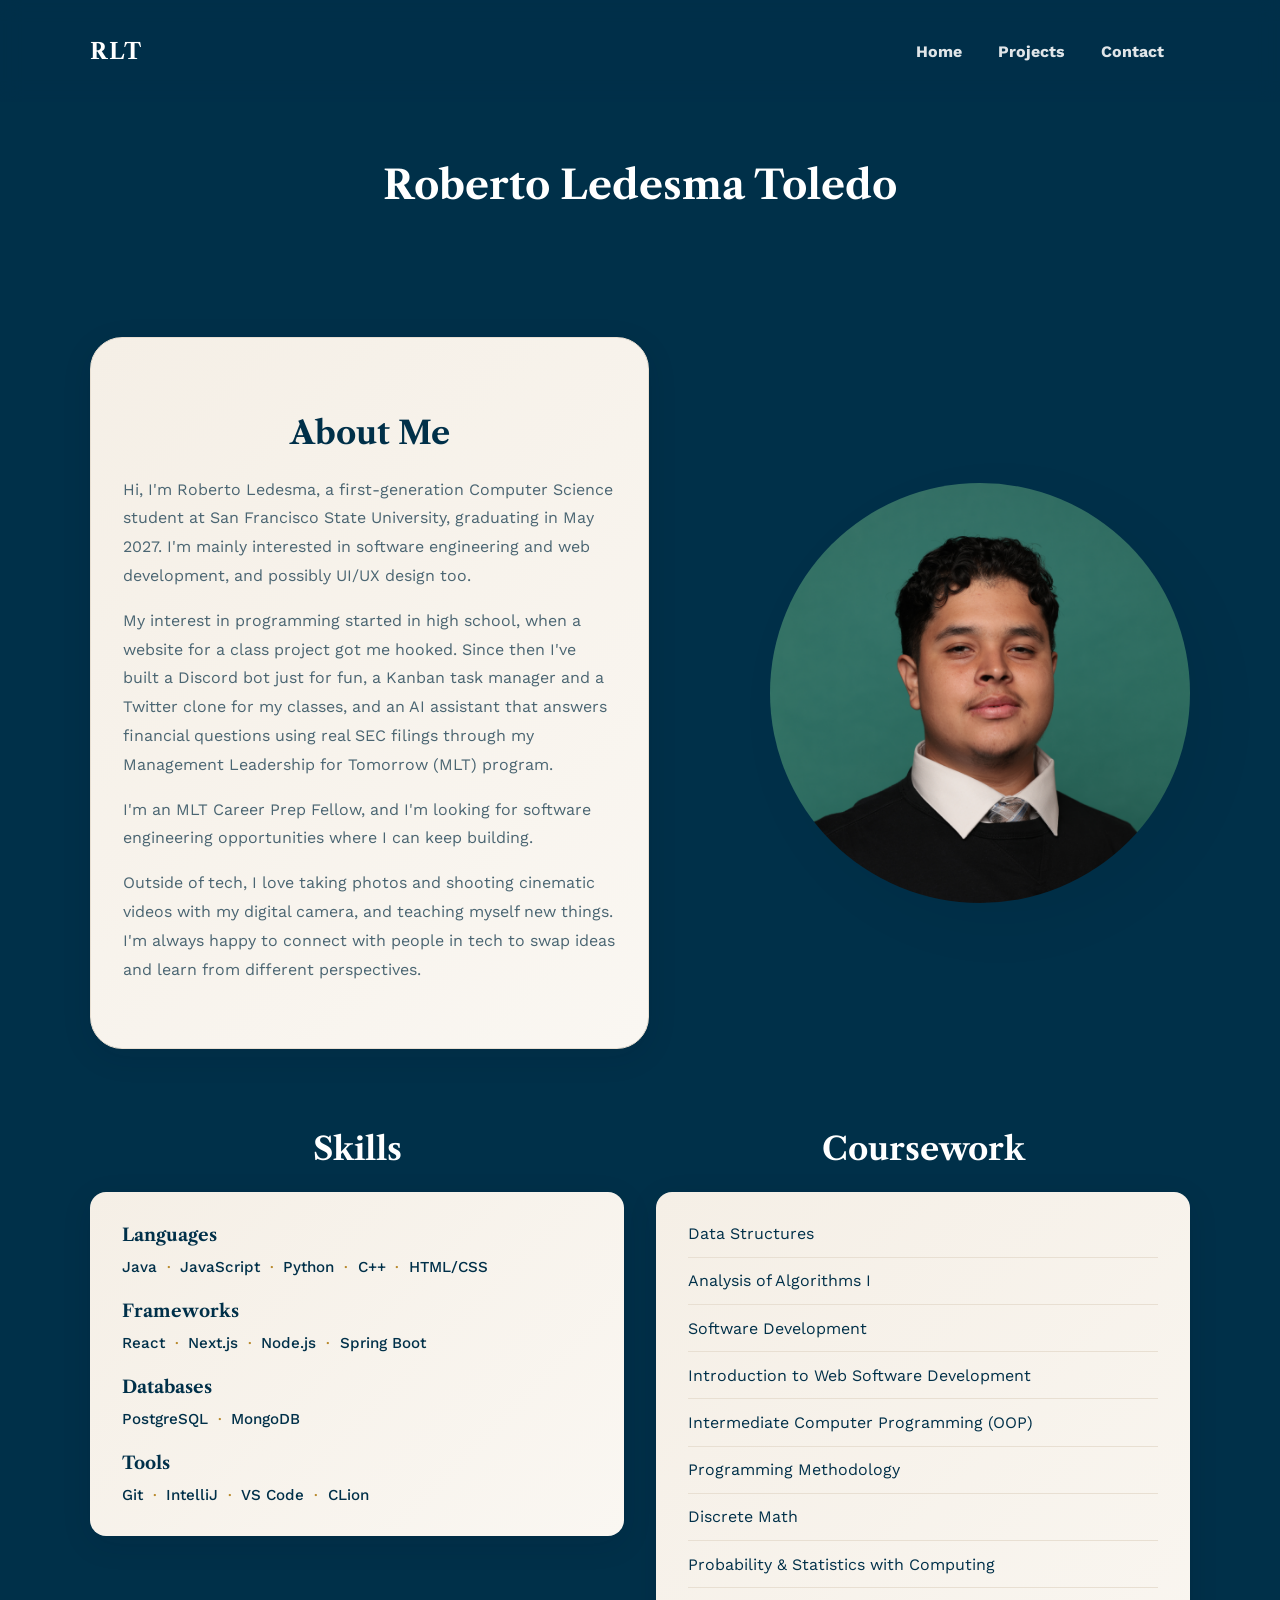
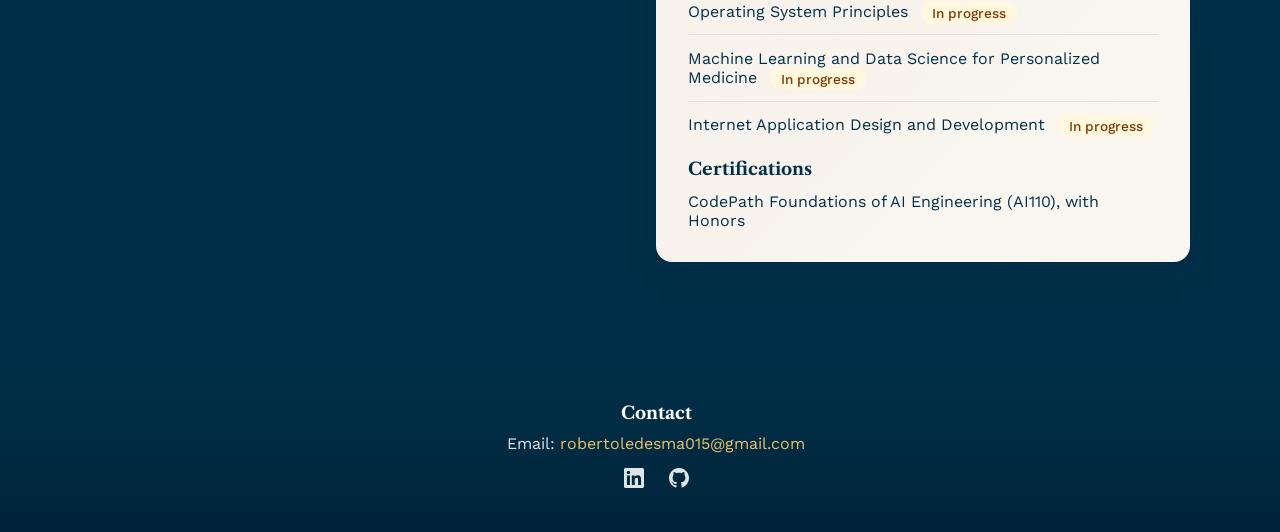
==== commit 718bce59: "Update About, projects, coursework, certifications, and tag styling" ====
--- a/index.html
+++ b/index.html
@@ -49,11 +49,13 @@
         
        <section class="about">
     <h2>About Me</h2>
-    <p>Hi, I'm Roberto Ledesma, a first-generation Computer Science student at San Francisco State University, graduating in May 2027. I focus on full-stack development, mostly with Java, JavaScript, React, and Spring Boot.</p>
-    <p>My interest in programming started in high school, when a website for a class project turned into building my own tools, starting with a Discord bot. Since then I've built team projects like a 
-        Kanban task manager and a Twitter clone, and an AI assistant that answers financial questions using real SEC filings.</p>
-    <p>I'm a Management Leadership for Tomorrow (MLT) Career Prep Fellow, and I'm looking for software engineering opportunities where I can keep building.</p>
-</section>
+    <p>Hi, I'm Roberto Ledesma, a first-generation Computer Science student at San Francisco State University, graduating in May 2027. 
+        I'm mainly interested in software engineering and web development, and possibly UI/UX design too.</p>
+   <p>My interest in programming started in high school, when a website for a class project got me hooked. Since then I've built a Discord bot just for fun, a Kanban task manager and a Twitter clone for my classes, 
+    and an AI assistant that answers financial questions using real SEC filings through my Management Leadership for Tomorrow (MLT) program.</p>
+    <p>I'm an MLT Career Prep Fellow, and I'm looking for software engineering opportunities where I can keep building.</p>
+<p>Outside of tech, I love taking photos and shooting cinematic videos with my digital camera, and teaching myself new things. 
+    I'm always happy to connect with people in tech to swap ideas and learn from different perspectives.</p></section>
         <div class="profile-container">
             <img src="images/Roberto-ledesma.jpg" alt="Roberto Ledesma" class="profile">
         </div>
@@ -86,7 +88,7 @@
                     <span class="skill-tag">Spring Boot</span>
                 </div>
 
-                <h3>Data and cloud</h3>
+                <h3>Databases</h3>
                 <div class="skill-tags">
                     <span class="skill-tag">PostgreSQL</span>
                     <span class="skill-tag">MongoDB</span>
@@ -115,8 +117,10 @@
                     <li>Discrete Math</li>
                     <li>Probability &amp; Statistics with Computing</li>
                     <li>Operating System Principles <span class="wip-badge">In progress</span></li>
+                    <li>Machine Learning and Data Science for Personalized Medicine <span class="wip-badge">In progress</span></li>
+                    <li> Internet Application Design and Development <span class="wip-badge">In progress</span></li>
+                    </ul>
                     <h3>Certifications</h3>
-                    </ul>
                 <ul class="courses-list">
                     <li>CodePath Foundations of AI Engineering (AI110), with Honors</li>
                     
@@ -146,7 +150,6 @@
           </a>
         </div>
       </div>
-      <!-- <p class="footer-copy">&copy; 2026 Roberto Ledesma. All rights reserved.</p> -->
     </footer>
           <script src="scripts/main.js"></script>
   </body>
--- a/styles.css
+++ b/styles.css
@@ -220,6 +220,7 @@
     display: grid;
     grid-template-columns: 1fr 1fr;
     gap: 2rem;
+    align-items: start;
 }
 
 .sc-column {
@@ -235,7 +236,6 @@
 }
 
 .sc-card {
-    flex: 1;
     background: linear-gradient(135deg, var(--accent-wash) 0%, var(--accent-wash-soft) 100%);
     border-radius: 16px;
     padding: 2rem;
@@ -256,17 +256,19 @@
 .skill-tags {
     display: flex;
     flex-wrap: wrap;
-    gap: 0.6rem;
+    gap: 0.3rem 0;
     justify-content: flex-start;
 }
 
 .skill-tag {
-    background-color: var(--white);
-    color: var(--navy);
-    padding: 0.45rem 1rem;
-    border-radius: 20px;
-    font-size: 0.9rem;
+   color: var(--navy);
+    font-size: 0.95rem;
     font-weight: 500;
+}
+.skill-tag:not(:last-child)::after {
+    content: "·";
+    margin: 0 0.6rem;
+    color: var(--accent-ink);
 }
 
 /* Course list */
@@ -398,18 +400,22 @@
 }
 
 .project-tags {
-    display: flex;
+   display: flex;
     flex-wrap: wrap;
-    gap: 0.5rem;
+    gap: 0.3rem 0;
     margin-top: auto;
 }
 
 .tag {
-    background: var(--accent-wash);
     color: var(--navy);
-    padding: 0.35rem 0.9rem;
-    border-radius: 20px;
-    font-size: 0.85rem;
+    font-size: 0.9rem;
+    font-weight: 500;
+}
+
+.tag:not(:last-child)::after {
+    content: "·";
+    margin: 0 0.6rem;
+    color: var(--accent-ink);
 }
 
 .wip-badge {
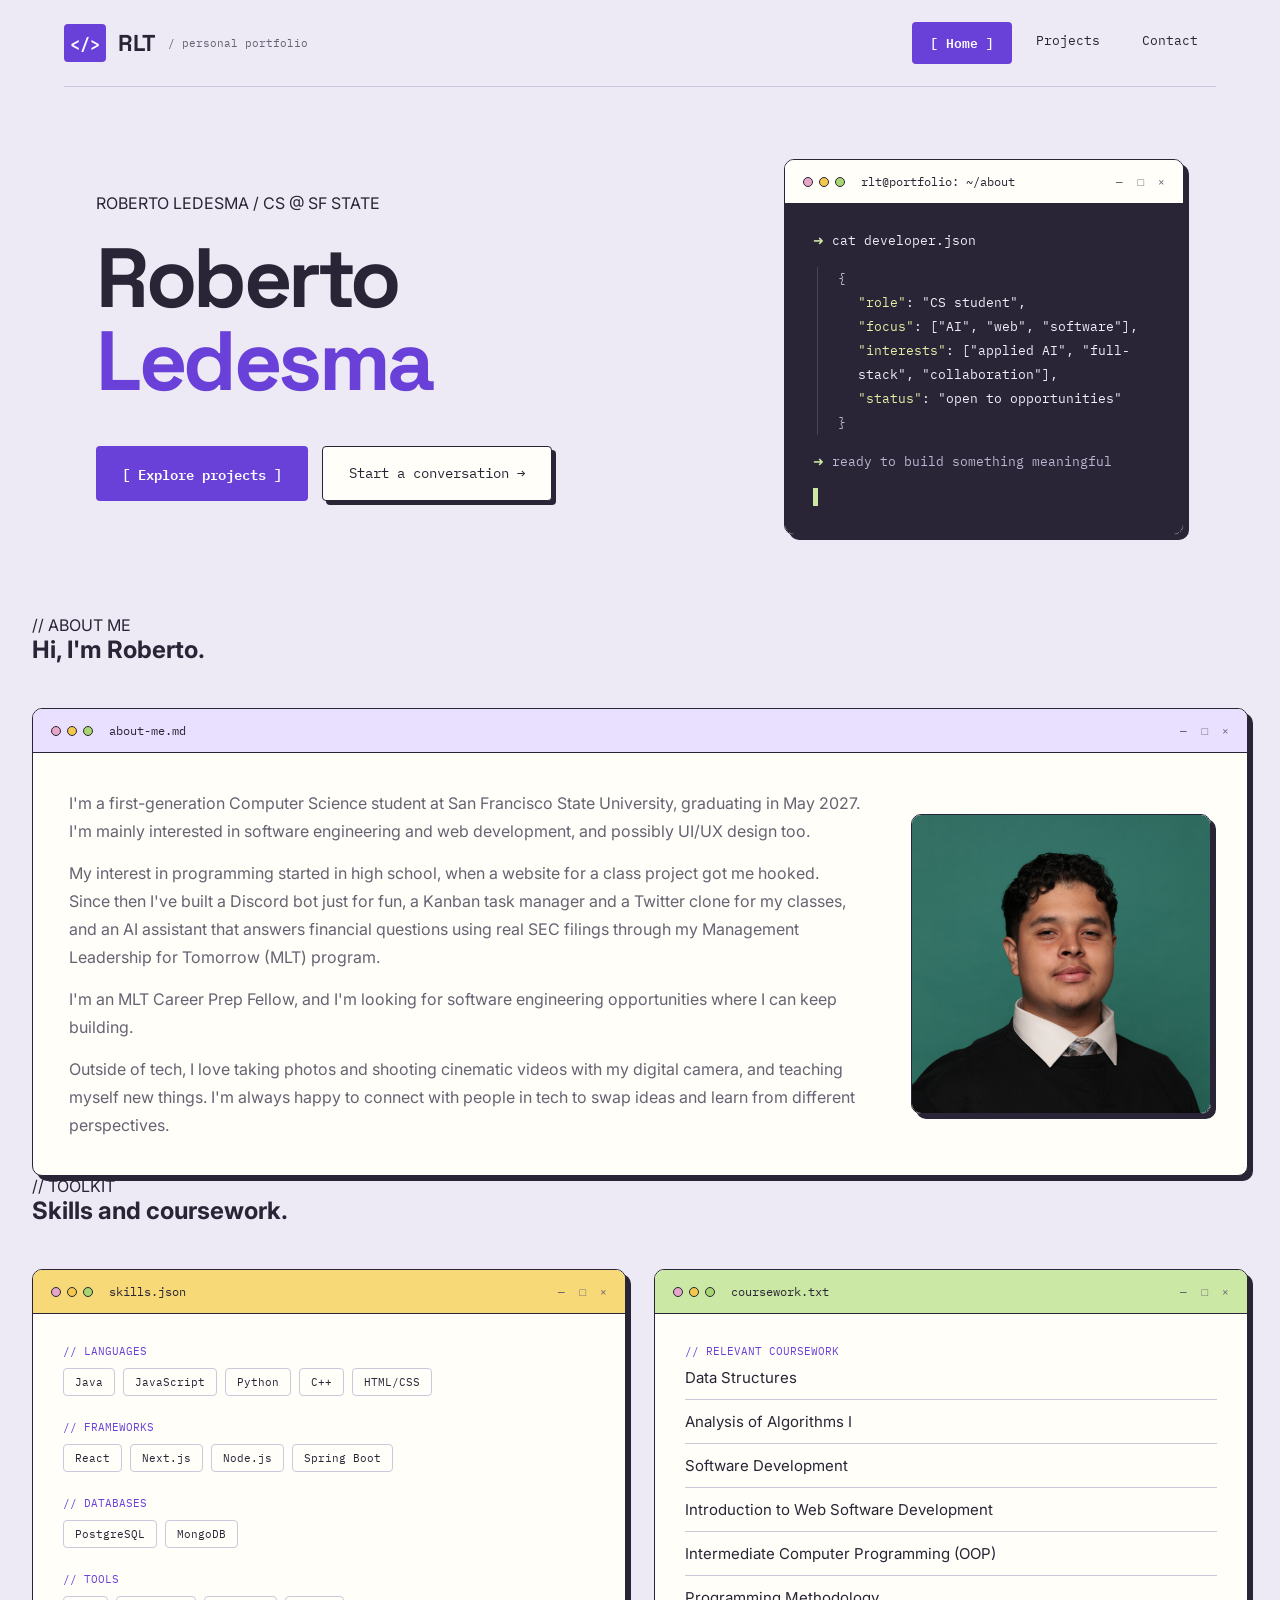
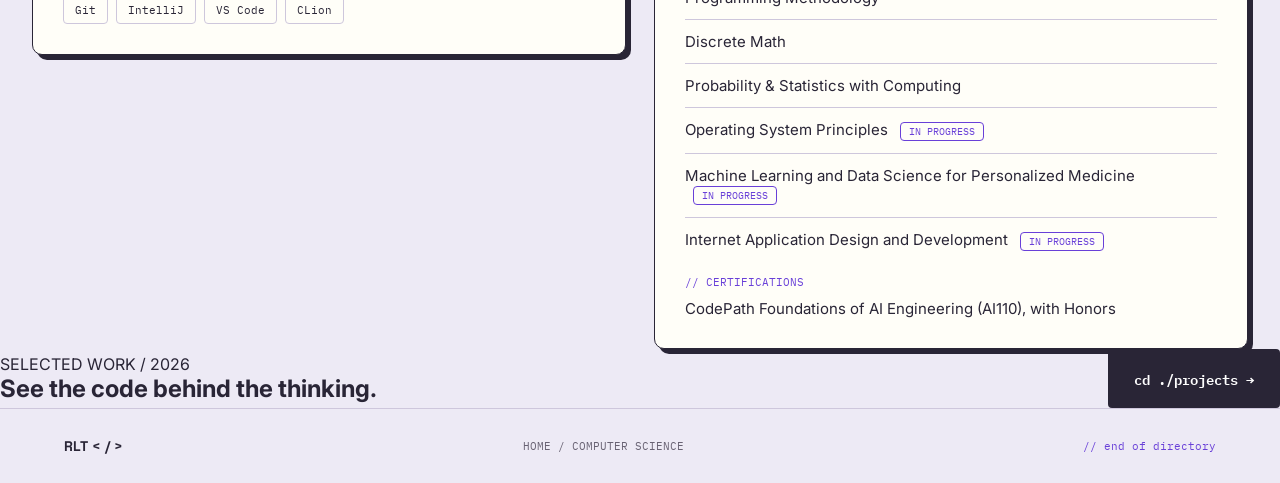
==== commit 31fdaa1b: "Redesign work in progress" ====
--- a/index.html
+++ b/index.html
@@ -1,156 +1,174 @@
   <!DOCTYPE html>
-  <html lang="en">
-
-  <head>
-      <meta charset="UTF-8">
-      <meta name="viewport" content="width=device-width, initial-scale=1.0">
-      <title>Roberto Ledesma - Student Portfolio</title>
-      <link rel="preconnect" href="https://fonts.googleapis.com">
-        <link rel="preconnect" href="https://fonts.gstatic.com" crossorigin>
-        <link href="https://fonts.googleapis.com/css2?family=Libre+Caslon+Text:wght@400;700&family=Work+Sans:wght@400;500&display=swap" rel="stylesheet">
-      <link rel="stylesheet" href="styles.css">
-  </head>
+ <html lang="en">
+<head>
+    <meta charset="UTF-8">
+    <meta name="viewport" content="width=device-width, initial-scale=1.0">
+    <title>Roberto Ledesma - Student Portfolio</title>
+    <meta name="description" content="Portfolio of Roberto Ledesma, a Computer Science student at SF State interested in software engineering and web development.">
+    <meta property="og:title" content="Roberto Ledesma | Portfolio">
+    <meta property="og:description" content="Computer Science student at SF State. Projects, skills, and coursework.">
+    <meta property="og:image" content="https://robertoledesma.dev/images/preview.png">
+    <meta property="og:url" content="https://robertoledesma.dev">
+    <meta property="og:type" content="website">
+    <link rel="preconnect" href="https://fonts.googleapis.com">
+    <link rel="preconnect" href="https://fonts.gstatic.com" crossorigin>
+    <link href="https://fonts.googleapis.com/css2?family=IBM+Plex+Mono:wght@400;600&family=Inter:wght@400;600&family=Space+Grotesk:wght@700&display=swap" rel="stylesheet">
+    <link rel="stylesheet" href="styles.css">
+</head>
+ 
 
 
-  <body> 
-
-
-  <header class="site-header">
-    <nav class="nav">
-      <a class="logo" href="index.html" aria-label="Home">RLT</a>
-
-
-      <!-- nav links -->
-      
-      <ul class="nav-links">
-        <li><a href="index.html">Home</a></li>
-        <li><a href="projects.html">Projects</a></li>
-        <li><a href="contact.html">Contact</a></li>
-      </ul>
-
-      <div class="nav-actions">
-          <!-- existing actions -->
-      </div>
-    </nav>
-  </header>
+  <body>
+    <header class="rd-header">
+        <a class="rd-brand" href="index.html" aria-label="Home">
+            <span class="rd-logo-box">&lt;/&gt;</span>
+            <span class="rd-logo-text">RLT</span>
+            <span class="rd-tagline">/ personal portfolio</span>
+        </a>
+        <nav class="rd-nav">
+            <a href="index.html" class="active" aria-current="page">[ Home ]</a>
+            <a href="projects.html">Projects</a>
+            <a href="contact.html">Contact</a>
+        </nav>
+    </header>
+ 
 <main>
-      <header>
-      <div class = "hero-title">
-      <!-- <header > -->
-      <h1>Roberto Ledesma Toledo</h1>
-      <!-- <p>Computer Science Student</p> -->
-      </div>
-      </header>
-    <!-- </header> -->
+         <!-- Hero -->
+        <section class="home-hero">
+            <div class="home-hero-text">
+                <p class="eyebrow">ROBERTO LEDESMA / CS @ SF STATE</p>
+                <h1 class="home-headline">Roberto <span class="accent">Ledesma</span></h1>
+                <!-- <p class="home-sub">I'm Roberto, a Computer Science student at San Francisco State University graduating in May 2027.</p> -->
+                <div class="home-buttons">
+                    <a class="btn btn-primary" href="projects.html">[ Explore projects ]</a>
+                    <a class="btn btn-outline" href="contact.html">Start a conversation →</a>
+                </div>
+            </div>
+ 
+            <div class="window home-terminal">
+                <div class="window-bar paper">
+                    <span class="dots"><i></i><i></i><i></i></span>
+                    <span class="window-title">rlt@portfolio: ~/about</span>
+                    <span class="window-context">—  □  ×</span>
+                </div>
+                <div class="terminal-body">
+                    <p><span class="t-green">➜ </span>cat developer.json</p>
+                    <div class="json">
+                        <p class="t-dim">{</p>
+                        <p class="indent"><span class="t-key">"role"</span>: "CS student",</p>
+                        <p class="indent"><span class="t-key">"focus"</span>: ["AI", "web", "software"],</p>
+                        <p class="indent"><span class="t-key">"interests"</span>: ["applied AI", "full-stack", "collaboration"],</p>
+                        <p class="indent"><span class="t-key">"status"</span>: "open to opportunities"</p>
+                        <p class="t-dim">}</p>
+                    </div>
+                    <p><span class="t-green">➜ </span><span class="t-dim">ready to build something meaningful</span></p>
+                    <span class="cursor-line" aria-hidden="true"></span>
+                </div>
+            </div>
+        </section>
       
       
+   <!-- About -->
+        <section class="home-section">
+            <p class="eyebrow">// ABOUT ME</p>
+            <h2 class="home-section-title">Hi, I'm Roberto.</h2>
+ 
+            <div class="window about-window" style="margin-top: 44px;">
+                <div class="window-bar">
+                    <span class="dots"><i></i><i></i><i></i></span>
+                    <span class="window-title">about-me.md</span>
+                    <span class="window-context">—  □  ×</span>
+                </div>
+                <div class="about-body">
+                    <div class="about-text">
+                        <p>I'm a first-generation Computer Science student at San Francisco State University, graduating in May 2027. I'm mainly interested in software engineering and web development, and possibly UI/UX design too.</p>
+                        <p>My interest in programming started in high school, when a website for a class project got me hooked. Since then I've built a Discord bot just for fun, a Kanban task manager and a Twitter clone for my classes, and an AI assistant that answers financial questions using real SEC filings through my Management Leadership for Tomorrow (MLT) program.</p>
+                        <p>I'm an MLT Career Prep Fellow, and I'm looking for software engineering opportunities where I can keep building.</p>
+                        <p>Outside of tech, I love taking photos and shooting cinematic videos with my digital camera, and teaching myself new things. I'm always happy to connect with people in tech to swap ideas and learn from different perspectives.</p>
+                    </div>
+                    <img class="about-photo" src="images/Roberto-ledesma.jpg" alt="Roberto Ledesma">
+                </div>
+            </div>
+        </section>
 
-    <div class="about-container">
-        
-       <section class="about">
-    <h2>About Me</h2>
-    <p>Hi, I'm Roberto Ledesma, a first-generation Computer Science student at San Francisco State University, graduating in May 2027. 
-        I'm mainly interested in software engineering and web development, and possibly UI/UX design too.</p>
-   <p>My interest in programming started in high school, when a website for a class project got me hooked. Since then I've built a Discord bot just for fun, a Kanban task manager and a Twitter clone for my classes, 
-    and an AI assistant that answers financial questions using real SEC filings through my Management Leadership for Tomorrow (MLT) program.</p>
-    <p>I'm an MLT Career Prep Fellow, and I'm looking for software engineering opportunities where I can keep building.</p>
-<p>Outside of tech, I love taking photos and shooting cinematic videos with my digital camera, and teaching myself new things. 
-    I'm always happy to connect with people in tech to swap ideas and learn from different perspectives.</p></section>
-        <div class="profile-container">
-            <img src="images/Roberto-ledesma.jpg" alt="Roberto Ledesma" class="profile">
-        </div>
-
-    </div>
-    
       
       <!-- Skills Section -->
         <!-- Skills & Coursework -->
-<section class="skills-courses">
-    <div class="sc-grid">
-
-        <div class="sc-column">
-            <h2>Skills</h2>
-            <div class="sc-card">
-                <h3>Languages</h3>
-                <div class="skill-tags">
-                    <span class="skill-tag">Java</span>
-                    <span class="skill-tag">JavaScript</span>
-                    <span class="skill-tag">Python</span>
-                    <span class="skill-tag">C++</span>
-                    <span class="skill-tag">HTML/CSS</span>
+<section class="home-section">
+            <p class="eyebrow">// TOOLKIT</p>
+            <h2 class="home-section-title">Skills and coursework.</h2>
+ 
+            <div class="sc-grid">
+                <div class="window">
+                    <div class="window-bar yellow">
+                        <span class="dots"><i></i><i></i><i></i></span>
+                        <span class="window-title">skills.json</span>
+                        <span class="window-context">—  □  ×</span>
+                    </div>
+                    <div class="sc-body">
+                        <p class="group-label">// LANGUAGES</p>
+                        <div class="tags"><span>Java</span><span>JavaScript</span><span>Python</span><span>C++</span><span>HTML/CSS</span></div>
+                        <p class="group-label">// FRAMEWORKS</p>
+                        <div class="tags"><span>React</span><span>Next.js</span><span>Node.js</span><span>Spring Boot</span></div>
+                        <p class="group-label">// DATABASES</p>
+                        <div class="tags"><span>PostgreSQL</span><span>MongoDB</span></div>
+                        <p class="group-label">// TOOLS</p>
+                        <div class="tags"><span>Git</span><span>IntelliJ</span><span>VS Code</span><span>CLion</span></div>
+                    </div>
                 </div>
-
-                <h3>Frameworks</h3>
-                <div class="skill-tags">
-                    <span class="skill-tag">React</span>
-                    <span class="skill-tag">Next.js</span>
-                    <span class="skill-tag">Node.js</span>
-                    <span class="skill-tag">Spring Boot</span>
-                </div>
-
-                <h3>Databases</h3>
-                <div class="skill-tags">
-                    <span class="skill-tag">PostgreSQL</span>
-                    <span class="skill-tag">MongoDB</span>
-                </div>
-
-                <h3>Tools</h3>
-                <div class="skill-tags">
-                    <span class="skill-tag">Git</span>
-                    <span class="skill-tag">IntelliJ</span>
-                    <span class="skill-tag">VS Code</span>
-                    <span class="skill-tag">CLion</span>
+ 
+                <div class="window">
+                    <div class="window-bar green">
+                        <span class="dots"><i></i><i></i><i></i></span>
+                        <span class="window-title">coursework.txt</span>
+                        <span class="window-context">—  □  ×</span>
+                    </div>
+                    <div class="sc-body">
+                        <p class="group-label">// RELEVANT COURSEWORK</p>
+                        <ul class="course-list">
+                            <li>Data Structures</li>
+                            <li>Analysis of Algorithms I</li>
+                            <li>Software Development</li>
+                            <li>Introduction to Web Software Development</li>
+                            <li>Intermediate Computer Programming (OOP)</li>
+                            <li>Programming Methodology</li>
+                            <li>Discrete Math</li>
+                            <li>Probability &amp; Statistics with Computing</li>
+                            <li>Operating System Principles <span class="wip-badge">IN PROGRESS</span></li>
+                            <li>Machine Learning and Data Science for Personalized Medicine <span class="wip-badge">IN PROGRESS</span></li>
+                            <li>Internet Application Design and Development <span class="wip-badge">IN PROGRESS</span></li>
+                        </ul>
+                        <p class="group-label" style="margin-top: 24px;">// CERTIFICATIONS</p>
+                        <ul class="course-list">
+                            <li>CodePath Foundations of AI Engineering (AI110), with Honors</li>
+                        </ul>
+                    </div>
                 </div>
             </div>
-        </div>
-
-        <div class="sc-column">
-            <h2>Coursework</h2>
-            <div class="sc-card">
-                <ul class="courses-list">
-                    <li>Data Structures</li>
-                    <li>Analysis of Algorithms I</li>
-                    <li>Software Development</li>
-                    <li>Introduction to Web Software Development</li>
-                    <li>Intermediate Computer Programming (OOP)</li>
-                    <li>Programming Methodology</li>
-                    <li>Discrete Math</li>
-                    <li>Probability &amp; Statistics with Computing</li>
-                    <li>Operating System Principles <span class="wip-badge">In progress</span></li>
-                    <li>Machine Learning and Data Science for Personalized Medicine <span class="wip-badge">In progress</span></li>
-                    <li> Internet Application Design and Development <span class="wip-badge">In progress</span></li>
-                    </ul>
-                    <h3>Certifications</h3>
-                <ul class="courses-list">
-                    <li>CodePath Foundations of AI Engineering (AI110), with Honors</li>
-                    
-                </ul>
-                            
-                        </div>
-                     </div>
-                </div>
-            </section>
+        </section>
           </main>
 
   
-    <footer class="site-footer">
-      <div class="footer-column">
-        <h3>Contact</h3>
-        <p>Email: <a href="mailto:robertoledesma015@gmail.com">robertoledesma015@gmail.com</a></p>
-        <div class="social-icons">
-          <a href="https://www.linkedin.com/in/robertoledesma01/" target="_blank" aria-label="LinkedIn">
-            <svg width="20" height="20" fill="currentColor" viewBox="0 0 24 24">
-              <path d="M20.447 20.452h-3.554v-5.569c0-1.328-.027-3.037-1.852-3.037-1.853 0-2.136 1.445-2.136 2.939v5.667H9.351V9h3.414v1.561h.046c.477-.9 1.637-1.85 3.37-1.85 3.601 0 4.267 2.37 4.267 5.455v6.286zM5.337 7.433c-1.144 0-2.063-.926-2.063-2.065 0-1.138.92-2.063 2.063-2.063 1.14 0 2.064.925 2.064 2.063 0 1.139-.925 2.065-2.064 2.065zm1.782 13.019H3.555V9h3.564v11.452zM22.225 0H1.771C.792 0 0 .774 0 1.729v20.542C0 23.227.792 24 1.771 24h20.451C23.2 24 24 23.227 24 22.271V1.729C24 .774 23.2 0 22.222 0h.003z"/>
-            </svg>
-          </a>
-          <a href="https://github.com/rledesmatoledo" target="_blank" aria-label="GitHub">
-            <svg width="20" height="20" fill="currentColor" viewBox="0 0 24 24">
-              <path d="M12 0c-6.626 0-12 5.373-12 12 0 5.302 3.438 9.8 8.207 11.387.599.111.793-.261.793-.577v-2.234c-3.338.726-4.033-1.416-4.033-1.416-.546-1.387-1.333-1.756-1.333-1.756-1.089-.745.083-.729.083-.729 1.205.084 1.839 1.237 1.839 1.237 1.07 1.834 2.807 1.304 3.492.997.107-.775.418-1.305.762-1.604-2.665-.305-5.467-1.334-5.467-5.931 0-1.311.469-2.381 1.236-3.221-.124-.303-.535-1.524.117-3.176 0 0 1.008-.322 3.301 1.23.957-.266 1.983-.399 3.003-.404 1.02.005 2.047.138 3.006.404 2.291-1.552 3.297-1.23 3.297-1.23.653 1.653.242 2.874.118 3.176.77.84 1.235 1.911 1.235 3.221 0 4.609-2.807 5.624-5.479 5.921.43.372.823 1.102.823 2.222v3.293c0 .319.192.694.801.576 4.765-1.589 8.199-6.086 8.199-11.386 0-6.627-5.373-12-12-12z"/>
-            </svg>
-          </a>
-        </div>
-      </div>
+    
+        <section class="home-section">
+            <div class="home-cta">
+                <div>
+                    <p class="eyebrow">SELECTED WORK / 2026</p>
+                    <h2 class="home-section-title">See the code behind the thinking.</h2>
+                </div>
+                <a class="btn btn-dark" href="projects.html">cd ./projects →</a>
+            </div>
+        </section>
+    </main>
+ 
+    <footer class="rd-footer">
+        <span class="brand">RLT &lt; / &gt;</span>
+        <span>HOME / COMPUTER SCIENCE</span>
+        <a href="#">// end of directory</a>
     </footer>
           <script src="scripts/main.js"></script>
+          <script>window.va = window.va || function () { (window.vaq = window.vaq || []).push(arguments); };</script>
+<script defer src="/_vercel/insights/script.js"></script>
+
   </body>
   </html>
--- a/styles.css
+++ b/styles.css
@@ -1,64 +1,53 @@
 /*  DESIGN  */
 :root {
-    /* Brand */
-    --navy: #003049;
-    --navy-soft: #004E6E;
-    --navy-deep: #00243A;
-    --white: #FFFFFF;
-    --accent: #E9C46A;            
-    --accent-ink: #B8892B;  
-
-    /* Supporting neutrals */
-    --tint: #F2F9FC;
-    --accent-wash: #F5EFE6;       
-    --accent-wash-soft: #FAF7F2;  
-    --border: #E8DFD2;            
-
-
-    /* Text */
-    --text: #003049;
-    --text-muted: #4A6572;
-    --text-on-navy: rgba(255, 255, 255, 0.88);
-    --text-on-navy-muted: rgba(255, 255, 255, 0.65);
-
-    --card-shadow: 0 8px 30px rgba(15, 23, 42, 0.10);
-    --transition: all 0.3s ease;
-    --font-heading: 'Libre Caslon Text', Georgia, serif;
-    --font-body: 'Work Sans', system-ui, sans-serif;
+    --canvas: #edeaf5;
+    --paper: #fffef8;
+    --ink: #292536;
+    --muted: #686273;
+    --line: #cec7dc;
+    --purple: #6940d8;
+    --lavender: #e9e0ff;
+    --green: #cbe9a5;
+    --yellow: #f7d978;
+    --term-text: #f1edf9;
+    --term-dim: #bfb5d2;
+
+    --font-display: 'Space Grotesk', sans-serif;
+    --font-body: 'Inter', sans-serif;
+    --font-mono: 'IBM Plex Mono', monospace;
 }
 
 /* GLOBAL STYLES & BASE */
+* { box-sizing: border-box; }
+
+html { scroll-behavior: smooth; }
 
 body {
+    margin: 0;
+    min-width: 320px;
+    background: var(--canvas);
+    color: var(--ink);
     font-family: var(--font-body);
 }
 
-html, body {
-    margin: 0;
-    padding: 0;
-    overflow-x: hidden;
-    background-color: var(--navy);
-}
-h1, h2 {
-    color: var(--text);
-    font-family: var(--font-heading);
-    font-weight: 700;
-}
-
-h3 {
-    text-align: center;
-    color: var(--text);
-    font-family: var(--font-heading);
-}
-
-p {
-    font-size: 16px;
-    line-height: 1.5;
-    color: var(--text-muted);
-}
+h1, h2, h3, p { margin: 0; }
+
+a {
+    color: inherit;
+    text-decoration: none;
+    transition: color 150ms ease, background-color 150ms ease;
+}
+
+a:focus-visible {
+    outline: 2px solid var(--purple);
+    outline-offset: 3px;
+}
+
+.mono { font-family: var(--font-mono); }
+.display { font-family: var(--font-display); font-weight: 700; }
 
 main {
-    background-color: var(--navy);
+    background-color: var(--canvas);
     max-width: 5000px;
     margin: 0 auto;
     padding: 0 2rem;
@@ -66,559 +55,876 @@
 }
 
 /*  SITE HEADER & NAVIGATION */
-.site-header {
-    position: fixed;
-    left: 0;
-    top: 0;
-    width: 100%;
-    background-color: rgba(0, 48, 73, 0.85);
-    backdrop-filter: blur(10px);
-    color: var(--navy);
-    text-align: center;
-    z-index: 1000;
-    padding: 1rem 0;
-}
-
-.site-header h1, .site-header p {
-    margin: 10px 0;
-}
-
-nav {
-    background-color: transparent;
-    padding: 10px 0;
-    text-align: center;
-    margin-bottom: 30px;
-    font-weight: bolder;
-    width: calc(100% - 4rem);
-}
-
-.nav {
-    display: flex;
-    align-items: center;
-    gap: 1rem;
-    max-width: 1100px;
-    margin: 0 auto;
-    padding: 0.6rem 0;
-}
-
-.logo {
-    color: var(--white);
-    text-decoration: none;
-    font-family: var(--font-heading);
-    font-size: 1.4rem;
-    letter-spacing: 0.08em;
-}
-
-.logo:hover {
-    color: var(--accent);
-}
-
-.nav-links {
-    list-style: none;
-    display: flex;
-    gap: 1rem;
+.rd-header {
+    display: flex;
+    align-items: center;
+    justify-content: space-between;
+    margin: 0 64px;
+    padding: 22px 0;
+    border-bottom: 1px solid var(--line);
+}
+
+.rd-brand {
+    display: flex;
+    align-items: center;
+    gap: 12px;
+}
+
+.rd-logo-box {
+    display: flex;
+    align-items: center;
+    justify-content: center;
+    width: 42px;
+    height: 38px;
+    border-radius: 4px;
+    background: var(--purple);
+    color: #fff;
+    font-family: var(--font-mono);
+    font-size: 17px;
+    font-weight: 600;
+}
+
+.rd-logo-text {
+    font-family: var(--font-display);
+    font-weight: 700;
+    font-size: 23px;
+    letter-spacing: -0.5px;
+}
+
+.rd-tagline {
+    font-family: var(--font-mono);
+    font-size: 11px;
+    color: var(--muted);
+}
+
+.rd-nav {
+    display: flex;
+    gap: 6px;
+}
+
+.rd-nav a {
+    font-family: var(--font-mono);
+    font-size: 13px;
+    padding: 10px 18px;
+    border-radius: 4px;
+}
+
+.rd-nav a:hover { background: #e2dced; }
+.rd-nav a.active {
+    background: var(--purple);
+    color: #fff;
+    font-weight: 600;
+}
+
+.window {
+    overflow: hidden;
+    background: var(--paper);
+    border: 1.5px solid var(--ink);
+    border-radius: 10px;
+    box-shadow: 5px 5px 0 var(--ink);
+}
+
+.window-bar {
+    display: flex;
+    align-items: center;
+    gap: 16px;
+    height: 44px;
+    padding: 0 18px;
+    border-bottom: 1px solid var(--ink);
+    background: var(--lavender);
+}
+
+.window-bar.paper { background: var(--paper); }
+.window-bar.yellow { background: var(--yellow); }
+.window-bar.green { background: var(--green); }
+
+.dots {
+    display: flex;
+    gap: 6px;
+    flex-shrink: 0;
+}
+
+.dots i {
+    width: 10px;
+    height: 10px;
+    border-radius: 50%;
+    border: 1px solid var(--ink);
+}
+
+.dots i:nth-child(1) { background: #e6a6c8; }
+.dots i:nth-child(2) { background: #f2c94c; }
+.dots i:nth-child(3) { background: #a8d672; }
+
+.window-title {
+    font-family: var(--font-mono);
+    font-size: 12px;
+    overflow: hidden;
+    text-overflow: ellipsis;
+    white-space: nowrap;
+}
+
+.window-context {
     margin-left: auto;
-    align-items: center;
-    padding-left: 0;
-}
-
-.nav-links a {
-    text-decoration: none;
-    color: var(--text-on-navy);
-    padding: 6px 10px;
-    border-radius: 8px;
-    transition: color 0.2s ease, background-color 0.2s ease;
-}
-
-.nav-links a:hover {
-    color: var(--accent);
-    background-color: rgba(255, 255, 255, 0.08);
-}
-
-.nav-toggle {
-    display: none;
-    background: transparent;
-    border: 0;
-    color: var(--white);
-    font-size: 1.2rem;
-    cursor: pointer;
+    font-family: var(--font-mono);
+    font-size: 11px;
+    color: var(--muted);
+    white-space: pre;
+    flex-shrink: 0;
 }
 
 /* HERO SECTION */
-.hero {
-    background-color: var(--navy);
-    padding: 120px 20px 40px;
-    text-align: center; 
-    margin: 0;
-}
-
-.hero-title {
-    text-align: center;
-   padding: 10rem 0 6rem;
-}
-
-.hero h1, .hero-text h1, .hero-title h1 {
-    font-size: 2.5rem;
-    margin: 0;
-    color: var(--white);
+.rd-hero {
+    display: flex;
+    align-items: center;
+    gap: 72px;
+    padding: 48px 64px 42px;
+}
+
+.rd-hero-text {
+    flex: 1;
+    min-width: 0;
+}
+
+.rd-title-row {
+    display: flex;
+    align-items: center;
+    gap: 14px;
+    margin-top: 16px;
+}
+
+.rd-title {
+    font-family: var(--font-display);
+    font-weight: 700;
+    font-size: 88px;
+    line-height: 1.05;
+    letter-spacing: -4px;
+}
+
+.cursor-block {
+    display: inline-block;
+    width: 30px;
+    height: 68px;
+    background: var(--purple);
+}
+
+.rd-subtitle {
+    margin-top: 16px;
+    max-width: 580px;
+    font-size: 17px;
+    line-height: 1.6;
+    color: var(--muted);
+}
+
+.rd-note {
+    display: flex;
+    align-items: center;
+    gap: 10px;
+    margin-top: 16px;
+    font-family: var(--font-mono);
+    font-size: 12px;
+}
+
+.rd-note::before {
+    content: "";
+    width: 8px;
+    height: 8px;
+    background: var(--purple);
+}
+
+.terminal {
+    width: 440px;
+    flex-shrink: 0;
+}
+
+.terminal-body {
+    display: flex;
+    flex-direction: column;
+    gap: 13px;
+    padding: 22px;
+    background: var(--ink);
+    color: var(--term-text);
+    font-family: var(--font-mono);
+    font-size: 13px;
+}
+
+.terminal-tree {
+    display: flex;
+    flex-direction: column;
+    gap: 9px;
+}
+
+.t-green { color: var(--green); }
+.t-dim { color: var(--term-dim); }
+
+.terminal-body a:hover .t-dim { color: var(--term-text); }
+
+/* ---------- Blinking cursors ---------- */
+@media (prefers-reduced-motion: no-preference) {
+    .cursor-block,
+    .cursor-line,
+    .cursor-text {
+        animation: blink 1.15s steps(1, end) infinite;
+    }
+}
+
+@keyframes blink { 50% { opacity: 0; } }
+
+/*home section*/
+.home-hero {
+    display: flex;
+    align-items: center;
+    gap: 72px;
+    padding: 72px 64px 80px;
+}
+
+.home-hero-text {
+    flex: 1;
+    min-width: 0;
+}
+
+.home-headline {
+    margin-top: 24px;
+    font-family: var(--font-display);
+    font-weight: 700;
+    font-size: 84px;
+    line-height: 0.98;
+    letter-spacing: -3.5px;
+}
+
+.home-headline .accent { color: var(--purple); }
+
+.home-sub {
+    margin-top: 28px;
+    max-width: 520px;
+    font-size: 19px;
+    line-height: 1.65;
+    color: var(--muted);
+}
+
+.home-buttons {
+    display: flex;
+    flex-wrap: wrap;
+    gap: 14px;
+    margin-top: 44px;
+}
+
+.btn {
+    display: inline-flex;
+    align-items: center;
+    padding: 16px 26px;
+    border-radius: 4px;
+    font-family: var(--font-mono);
+    font-size: 14px;
+}
+
+.btn-primary {
+    background: var(--purple);
+    color: #fff;
+    font-weight: 600;
+}
+
+.btn-primary:hover { background: #5631c4; }
+
+.btn-outline {
+    background: var(--paper);
+    border: 1.5px solid var(--ink);
+    box-shadow: 4px 4px 0 var(--ink);
+}
+
+.btn-outline:hover { background: #fff; }
+
+.btn-dark {
+    background: var(--ink);
+    color: #fff;
+    font-weight: 600;
+    padding: 18px 26px;
+}
+
+.btn-dark:hover { background: #3a3550; }
+
+.home-terminal {
+    width: 400px;
+    flex-shrink: 0;
+}
+
+.home-terminal .terminal-body {
+    gap: 18px;
+    padding: 28px;
+}
+
+.json {
+    margin-left: 4px;
+    padding-left: 20px;
+    border-left: 1px solid #4a4459;
+    line-height: 1.85;
+}
+
+.json .indent { padding-left: 20px; }
+
+.t-key { color: #e4f0a6; }
+
+.cursor-line {
+    display: inline-block;
+    width: 5px;
+    height: 18px;
+    background: var(--green);
 }
 
 /*  ABOUT SECTION & PROFILE */
-.about-container {
-    display: flex;
-    gap: 3rem;
-    align-items: center;          
-    max-width: 1100px;            
-    margin: 2rem auto 0;          
-}
-
-.about {
+.about-window .about-body {
+    display: flex;
+    align-items: center;
+    gap: 48px;
+    padding: 36px;
+}
+
+.about-text {
     flex: 1;
-    padding: 3rem 2rem;
-    background: linear-gradient(135deg, var(--accent-wash) 0%, var(--accent-wash-soft) 100%);
-    border-radius: 32px;
-    border: 1px solid var(--border) ;
-    box-shadow: var(--card-shadow);
-}
-
-.about h2 {
-    margin-bottom: 1.5rem;
-    text-align: center;
-    font-size: 2rem;
-}
-
-.about p {
-    text-align: left;
-    line-height: 1.8;
-}
-
-.profile-container {
-    flex: 1;
-    display: flex;
-    align-items: center;
-    justify-content: flex-end;
-    padding: 0;
-}
-
-.profile {
-    width: 100%;
-    max-width: 420px;
-    aspect-ratio: 1 /1;
-    height: auto;
+    min-width: 0;
+}
+
+.about-text p {
+    font-size: 16px;
+    line-height: 1.75;
+    color: var(--muted);
+}
+
+.about-text p + p { margin-top: 14px; }
+
+.about-photo {
+    width: 300px;
+    flex-shrink: 0;
+    aspect-ratio: 1 / 1;
     object-fit: cover;
-    border-radius: 50%;
-    box-shadow: 20px 20px 60px rgba(0,0,0,0.05);
-}
-
-/*  SKILLS & COURSEWORK */
-.skills-courses {
-    max-width: 1100px;
-    margin: 5rem auto 0;
+    border: 1.5px solid var(--ink);
+    border-radius: 10px;
+    box-shadow: 5px 5px 0 var(--ink);
 }
 
 .sc-grid {
     display: grid;
     grid-template-columns: 1fr 1fr;
-    gap: 2rem;
+    gap: 28px;
+    margin-top: 44px;
     align-items: start;
 }
 
-.sc-column {
-    display: flex;
-    flex-direction: column;
-}
-
-.sc-column h2 {
-    color: var(--white);
-    font-size: 2rem;
-    text-align: center;
-    margin: 0 0 1.5rem;
-}
-
-.sc-card {
-    background: linear-gradient(135deg, var(--accent-wash) 0%, var(--accent-wash-soft) 100%);
-    border-radius: 16px;
-    padding: 2rem;
-    box-shadow: var(--card-shadow);
-}
-
-.sc-card h3 {
-    text-align: left;
-    font-size: 1.1rem;
-    margin: 1.5rem 0 0.75rem;
-}
-
-.sc-card h3:first-child {
-    margin-top: 0;
-}
-
-/* Skill tags (kept from before, adjusted) */
-.skill-tags {
+.sc-body {
+    padding: 30px;
+}
+
+.group-label {
+    font-family: var(--font-mono);
+    font-size: 11px;
+    color: var(--purple);
+    margin-bottom: 10px;
+}
+
+.group-label:not(:first-child) { margin-top: 24px; }
+
+.tags {
     display: flex;
     flex-wrap: wrap;
-    gap: 0.3rem 0;
-    justify-content: flex-start;
-}
-
-.skill-tag {
-   color: var(--navy);
-    font-size: 0.95rem;
-    font-weight: 500;
-}
-.skill-tag:not(:last-child)::after {
-    content: "·";
-    margin: 0 0.6rem;
-    color: var(--accent-ink);
-}
-
-/* Course list */
-.courses-list {
+    gap: 8px;
+    font-family: var(--font-mono);
+    font-size: 11px;
+}
+
+.tags span {
+    border: 1px solid var(--line);
+    border-radius: 4px;
+    padding: 6px 11px;
+}
+
+.course-list {
     list-style: none;
     margin: 0;
     padding: 0;
 }
 
-.courses-list li {
-    color: var(--text);
-    font-size: 1rem;
-    padding: 0.85rem 0;
-    border-bottom: 1px solid var(--border);
-}
-
-.courses-list li:first-child {
-    padding-top: 0;
-}
-
-.courses-list li:last-child {
-    border-bottom: none;
+.course-list li {
+    padding: 12px 0;
+    border-bottom: 1px solid var(--line);
+    font-size: 15px;
+}
+
+.course-list li:first-child { padding-top: 0; }
+.course-list li:last-child {
+    border-bottom: 0;
     padding-bottom: 0;
 }
 
-.courses-list .wip-badge {
-    margin-left: 0.5rem;
-}
-
-@media (max-width: 860px) {
-    .sc-grid {
-        grid-template-columns: 1fr;
-        gap: 3rem;
-    }
-}
-
+.wip-badge {
+    display: inline-block;
+    margin-left: 8px;
+    padding: 2px 8px;
+    border: 1px solid var(--purple);
+    border-radius: 4px;
+    font-family: var(--font-mono);
+    font-size: 10px;
+    color: var(--purple);
+    vertical-align: middle;
+}
+
+.home-cta {
+    display: flex;
+    align-items: center;
+    justify-content: space-between;
+    gap: 32px;
+}
+
+.featured-body {
+    display: flex;
+    gap: 40px;
+    padding: 32px;
+}
+
+.featured-left {
+    display: flex;
+    flex-direction: column;
+    gap: 20px;
+    width: 552px;
+    flex-shrink: 0;
+}
+
+.label {
+    display: flex;
+    gap: 8px;
+    font-family: var(--font-mono);
+    font-size: 12px;
+}
+
+.featured-left h2 {
+    font-family: var(--font-display);
+    font-weight: 700;
+    font-size: 42px;
+    line-height: 1.15;
+    letter-spacing: -1.5px;
+}
+
+.featured-left > p {
+    font-size: 16px;
+    line-height: 1.65;
+    color: var(--muted);
+}
+
+.tags {
+    display: flex;
+    flex-wrap: wrap;
+    gap: 8px;
+    font-family: var(--font-mono);
+    font-size: 11px;
+}
+
+.tags span {
+    border: 1px solid var(--line);
+    border-radius: 4px;
+    padding: 6px 11px;
+}
+
+.flow {
+    padding: 22px;
+    border-radius: 4px;
+    background: var(--ink);
+    font-family: var(--font-mono);
+}
+
+.flow-label {
+    font-size: 10px;
+    letter-spacing: 1px;
+    color: var(--term-dim);
+}
+
+.flow-steps {
+    display: flex;
+    align-items: center;
+    justify-content: space-between;
+    gap: 12px;
+    margin-top: 20px;
+    font-size: 12px;
+    color: var(--term-text);
+}
+
+.flow-steps .arrow {
+    font-size: 18px;
+    color: var(--term-text);
+}
+
+.featured-right {
+    display: flex;
+    flex-direction: column;
+    gap: 23px;
+    flex: 1;
+    padding: 4px 0 0 32px;
+    border-left: 1px solid var(--line);
+}
+
+.contrib-label {
+    display: flex;
+    align-items: center;
+    gap: 8px;
+    font-family: var(--font-mono);
+    color: var(--purple);
+}
+
+.contrib-label b {
+    font-size: 16px;
+    font-weight: 600;
+}
+
+.contrib-label span { font-size: 11px; }
+
+.featured-right h3 {
+    font-family: var(--font-body);
+    font-size: 17px;
+    font-weight: 600;
+}
+
+.featured-right p {
+    margin-top: 9px;
+    font-size: 15px;
+    line-height: 1.65;
+    color: var(--muted);
+}
+
+.hr {
+    height: 1px;
+    background: var(--line);
+}
+
+.featured-strip {
+    display: flex;
+    justify-content: space-between;
+    padding: 12px 32px;
+    background: var(--lavender);
+    font-family: var(--font-mono);
+    font-size: 11px;
+}
+
+.rd-row {
+    display: flex;
+    align-items: stretch;
+    gap: 28px;
+    margin-top: 32px;
+}
+
+.rd-card {
+    display: flex;
+    flex-direction: column;
+    flex: 1;
+    min-width: 0;
+}
+
+.rd-card-body {
+    display: flex;
+    flex-direction: column;
+    flex: 1;
+    gap: 23px;
+    padding: 30px;
+}
+
+.rd-card-top {
+    display: flex;
+    align-items: center;
+    justify-content: space-between;
+    font-family: var(--font-mono);
+    font-size: 11px;
+    color: var(--muted);
+}
+
+.rd-card-top svg {
+    width: 24px;
+    height: 24px;
+}
+
+.rd-card-text {
+    min-height: 156px;
+}
+
+.rd-card-text h2 {
+    font-family: var(--font-display);
+    font-weight: 700;
+    font-size: 31px;
+    line-height: 1.2;
+    letter-spacing: -1px;
+}
+
+.rd-card-text p {
+    margin-top: 14px;
+    font-size: 15px;
+    line-height: 1.7;
+    color: var(--muted);
+}
+
+.contrib-box {
+    display: flex;
+    align-items: center;
+    gap: 18px;
+    padding: 20px;
+    border-radius: 4px;
+    background: var(--lavender);
+}
+
+.contrib-symbol {
+    display: flex;
+    align-items: center;
+    justify-content: center;
+    flex-shrink: 0;
+    width: 68px;
+    height: 70px;
+    border: 1px solid var(--purple);
+    border-radius: 4px;
+    background: var(--paper);
+    color: var(--purple);
+    font-family: var(--font-mono);
+    font-size: 42px;
+    font-weight: 600;
+}
+
+.contrib-box .kicker {
+    font-family: var(--font-mono);
+    font-size: 10px;
+    color: var(--purple);
+}
+
+.contrib-box .what {
+    margin-top: 8px;
+    font-size: 17px;
+    font-weight: 600;
+}
+
+.contrib-box .tech {
+    margin-top: 8px;
+    font-family: var(--font-mono);
+    font-size: 12px;
+    color: var(--muted);
+}
+
+.rd-card-scope {
+    margin-top: auto;
+    padding-top: 15px;
+    border-top: 1px solid var(--line);
+    font-family: var(--font-mono);
+    font-size: 11px;
+    color: var(--muted);
+}
 
 /* PROJECTS SECTION */
-.page-title {
-    padding: 8rem 0 2.5rem;
-}
-
-.projects-container {
-    max-width: 1100px;
-    margin: 0 auto 4rem;
-}
-
-.projects-grid {
-    display: grid;
-    grid-template-columns: 1fr 1fr;
-    gap: 1.5rem;
-}
-
-.project-card {
-    background: var(--white);
-    border-radius: 20px;
-    padding: 2rem;
-    display: flex;
-    flex-direction: column;
-    border: 1px solid var(--border);
-    box-shadow: var(--card-shadow);
-}
-
-
-.project-card.featured {
-    grid-column: 1 / -1;
-    display: grid;
-    grid-template-columns: 1.1fr 1fr;
-    gap: 2rem;
-    align-items: center;
-}
-
-.project-card.wide {
-    grid-column: 1 / -1;
-}
-
-.featured-main {
-    display: flex;
-    flex-direction: column;
-    height: 100%;
-}
-
-.project-card h2 {
-    font-size: 1.4rem;
-    text-align: left;
-    margin: 0 0 0.75rem;
-}
-
-.project-card.featured h2 {
-    font-size: 1.75rem;
-}
-
-.project-card p {
-    font-size: 1rem;
-    line-height: 1.7;
-    margin: 0 0 1.25rem;
-}
-
-.project-features {
-    background: var(--accent-wash);
-    border-radius: 12px;
-    padding: 1.25rem 1.5rem;
-    margin-bottom: 1.25rem;
-}
-
-.project-card.featured .project-features {
-    margin-bottom: 0;
-}
-
-.project-features strong {
-    color: var(--navy);
-    display: block;
-    margin-bottom: 0.5rem;
-}
-
-.project-features ul {
-    margin: 0;
-    padding-left: 1.1rem;
-    color: var(--text-muted);
-}
-
-.project-features li {
-    margin-bottom: 0.5rem;
-    line-height: 1.6;
-}
-
-.project-features li:last-child {
-    margin-bottom: 0;
-}
-
-.project-tags {
-   display: flex;
-    flex-wrap: wrap;
-    gap: 0.3rem 0;
-    margin-top: auto;
-}
-
-.tag {
-    color: var(--navy);
-    font-size: 0.9rem;
-    font-weight: 500;
-}
-
-.tag:not(:last-child)::after {
-    content: "·";
-    margin: 0 0.6rem;
-    color: var(--accent-ink);
-}
-
-.wip-badge {
-    font-size: 0.85rem;
-    font-weight: 500;
-    color: #813800;
-    background: #fff8de;
-    padding: 0.2rem 0.7rem;
-    border-radius: 20px;
-    vertical-align: middle;
-}
-
-@media (max-width: 860px) {
-    .projects-grid,
-    .project-card.featured {
-        grid-template-columns: 1fr;
-    }
+.rd-projects {
+    padding: 0 64px 46px;
+}
+
+.rd-path-row {
+    display: flex;
+    align-items: center;
+    justify-content: space-between;
+    margin-bottom: 32px;
+    font-family: var(--font-mono);
+    font-size: 13px;
+}
+
+.rd-path-meta {
+    display: flex;
+    align-items: center;
+    gap: 20px;
+    font-size: 12px;
+}
+
+.rd-path-meta .divider {
+    width: 1px;
+    height: 16px;
+    background: var(--line);
 }
 
 /* CONTACT SECTION & FORM */
 .contact-grid {
-    max-width: 600px;
-    margin: 0 auto 4rem;
-}
-
-.contact-card {
-    background: var(--white);
-    padding: 2.5rem;
-    border-radius: 20px;
-    border: 1px solid var(--border);
-    box-shadow: var(--card-shadow);
-}
+    display: flex;
+    align-items: flex-start;
+    gap: 28px;
+}
+
+.contact-form-window { flex: 1.4; min-width: 0; }
+.contact-side { flex: 1; min-width: 0; }
 
 .contact-form {
     display: flex;
     flex-direction: column;
-    text-align: left;
+    padding: 30px;
 }
 
 .contact-form label {
-    color: var(--text);
-    font-weight: 500;
-    margin-bottom: 0.4rem;
-}
-
-input, textarea {
+    font-family: var(--font-mono);
+    font-size: 12px;
+    color: var(--purple);
+    margin-bottom: 8px;
+}
+
+.contact-field {
     width: 100%;
-    box-sizing: border-box;
-    padding: 0.9rem 1rem;
-    margin-bottom: 1.25rem;
-    border-radius: 12px;
-    border: 1px solid var(--border);
-    background: var(--accent-wash-soft);
-    color: var(--text);
+    margin-bottom: 22px;
+    padding: 14px 15px;
+    border: 1px solid var(--line);
+    border-radius: 4px;
+    background: var(--paper);
+    color: var(--ink);
     font-family: var(--font-body);
-    font-size: 1rem;
-    transition: var(--transition);
-}
-
-textarea {
+    font-size: 15px;
+    outline: none;
+    transition: border-color 150ms ease, box-shadow 150ms ease;
+}
+
+.contact-field:focus {
+    border-color: var(--purple);
+    box-shadow: 0 0 0 3px rgb(105 64 216 / 12%);
+}
+
+.contact-field::placeholder { color: #938c9e; }
+
+textarea.contact-field {
     resize: vertical;
-}
-
-input:focus, textarea:focus {
-    outline: none;
-    border-color: var(--accent);
-    box-shadow: 0 0 0 3px rgba(233, 196, 106, 0.35);
-}
-
-#submit-btn {
+    min-height: 150px;
+}
+
+.contact-form button {
     align-self: flex-start;
-    background: var(--navy);
-    color: var(--white);
     border: 0;
-    padding: 0.85rem 1.75rem;
-    border-radius: 12px;
-    font-family: var(--font-body);
-    font-size: 1rem;
-    font-weight: 500;
     cursor: pointer;
-    transition: var(--transition);
-}
-
-#submit-btn:hover {
-    background: var(--navy-soft);
-}
+}
+
+.contact-links {
+    display: flex;
+    flex-direction: column;
+    gap: 14px;
+}
+
+.contact-links a { color: var(--term-text); }
+.contact-links a:hover { color: var(--green); }
 
 #form-status {
-    margin: 1rem 0 0;
-    font-weight: 500;
-}
-
-/* FOOTER & SOCIALS */
-.site-footer {
-    width: 100%;
-    margin-top: 100px;
-    background: linear-gradient(to bottom, var(--navy), var(--navy-deep));
-    color: var(--text-on-navy);
-    text-align: center;
-    padding: 2.5rem 1rem;
-}
-
-.site-footer .footer-column h3 {
-    margin: 0 0 0.5rem;
-    font-size: 1.1rem;
-    color: var(--white);
-}
-
-.site-footer .footer-column p {
-    margin: 0.25rem 0;
-    color: var(--text-on-navy);
-}
-
-.site-footer a {
-    color: var(--accent);
-    text-decoration: none;
-}
-
-.site-footer a:hover {
-    text-decoration: underline;
-}
-
-.social-icons {
-    margin-top: 0.75rem;
-}
-
-.social-icons a {
-    display: inline-block;
-    margin: 0 10px;
-    color: var(--text-on-navy);
-    transition: color 0.2s ease;
-}
-
-.social-icons a:hover {
-    color: var(--accent);
-}
-
-.footer-copy {
-    margin: 1.25rem 0 0;
-    font-size: 0.85rem;
-    color: var(--text-on-navy-muted);
-}
-
-/*PHONE VIEW*/
+    margin-top: 14px;
+    font-family: var(--font-mono);
+    font-size: 12px;
+    min-height: 18px;
+}
+
+.rd-footer {
+    display: flex;
+    align-items: center;
+    justify-content: space-between;
+    padding: 28px 64px;
+    border-top: 1px solid var(--line);
+    font-family: var(--font-mono);
+    font-size: 11px;
+    color: var(--muted);
+}
+
+.rd-footer .brand {
+    font-family: var(--font-display);
+    font-weight: 700;
+    font-size: 14px;
+    color: var(--ink);
+}
+
+.rd-footer a { color: var(--purple); }
+.rd-footer a:hover { text-decoration: underline; }
+
+@media (max-width: 1024px) {
+    .home-hero,
+    .rd-hero {
+        flex-direction: column;
+        align-items: stretch;
+        gap: 48px;
+        padding: 48px 32px 64px;
+    }
+
+    .home-terminal,
+    .terminal {
+        width: 100%;
+    }
+
+    .home-section,
+    .rd-projects {
+        padding: 56px 32px;
+    }
+
+    .cap-grid,
+    .sc-grid,
+    .contact-grid {
+        grid-template-columns: 1fr;
+        flex-direction: column;
+    }
+
+    .home-cta {
+        flex-direction: column;
+        align-items: flex-start;
+    }
+
+    .about-window .about-body {
+        flex-direction: column-reverse;
+        align-items: flex-start;
+    }
+
+    .about-photo { width: 220px; }
+}
+
 @media (max-width: 768px) {
     main {
         padding: 0 1rem;
     }
 
-    nav {
-        width: calc(100% - 2rem);
-        margin-bottom: 0;
-    }
-
-    .nav-links {
+    .rd-header {
+        margin: 0 1rem;
+    }
+
+    .rd-nav {
         gap: 0.25rem;
     }
 
-    .nav-links a {
+    .rd-nav a {
         padding: 6px 8px;
         font-size: 0.95rem;
     }
 
-    .hero-title {
-        padding: 7rem 0 3rem;
-    }
-
-    .page-title {
-        padding: 7rem 0 2rem;
-    }
-
-    .hero-title h1 {
-        font-size: 2rem;
-    }
-
-    .about-container {
-        flex-direction: column-reverse;
-        gap: 2rem;
-        margin-top: 0;
-    }
-
-    .profile-container {
-        justify-content: center;
-    }
-
-    .profile {
-        max-width: 220px;
-    }
-
-    .about,
-    .sc-card,
-    .project-card,
-    .contact-card {
-        padding: 1.5rem;
-        border-radius: 16px;
-    }
-
-    .about h2,
-    .sc-column h2 {
-        font-size: 1.75rem;
-    }
-
-    .skills-courses {
-        margin-top: 3rem;
+    .home-hero,
+    .rd-hero,
+    .home-section,
+    .rd-projects {
+        padding-left: 20px;
+        padding-right: 20px;
+    }
+
+    .home-headline,
+    .rd-title {
+        font-size: 56px;
+        letter-spacing: -2px;
+    }
+
+    .home-sub {
+        font-size: 17px;
+    }
+
+    .cap-grid {
+        grid-template-columns: 1fr;
+    }
+
+    .featured-body,
+    .rd-row {
+        flex-direction: column;
+        gap: 24px;
+    }
+
+    .featured-left {
+        width: 100%;
+    }
+
+    .featured-right {
+        padding: 0;
+        border-left: 0;
+    }
+
+    .rd-footer {
+        flex-direction: column;
+        gap: 10px;
+        padding: 20px;
     }
 }
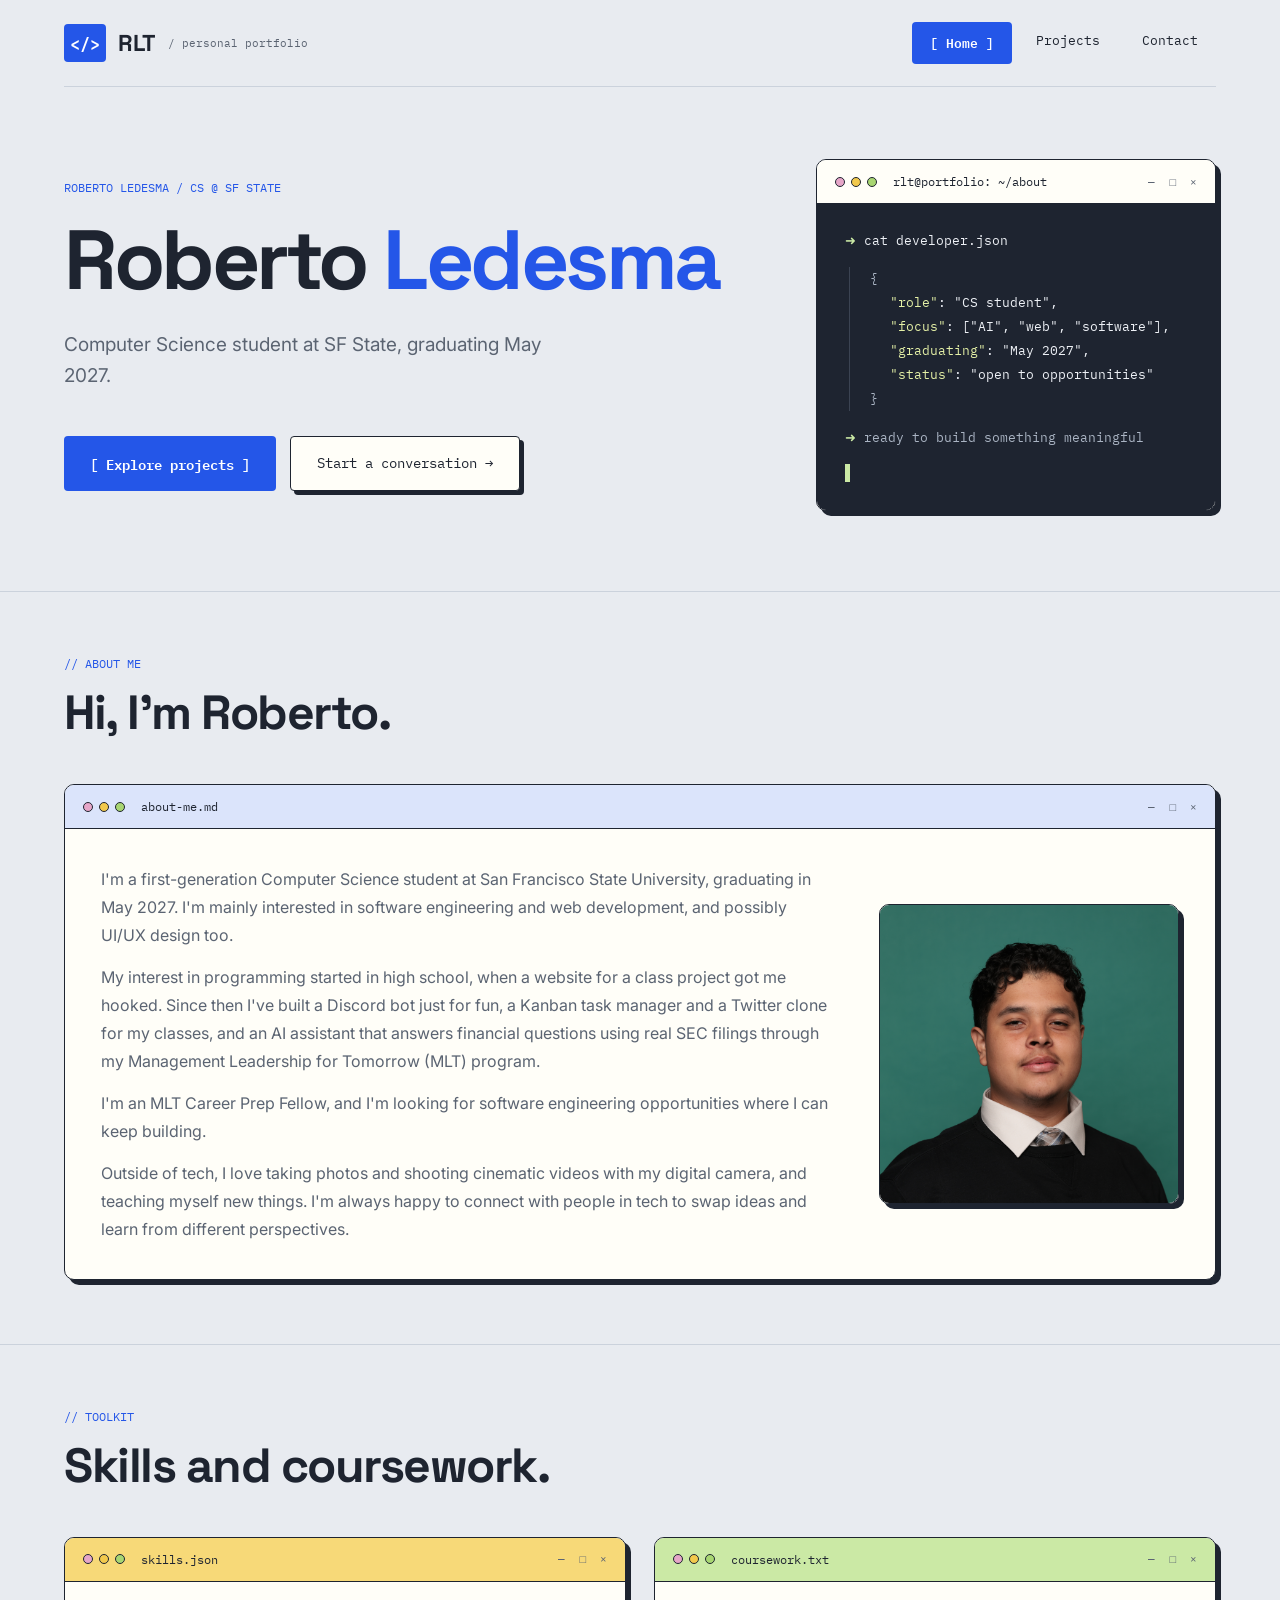
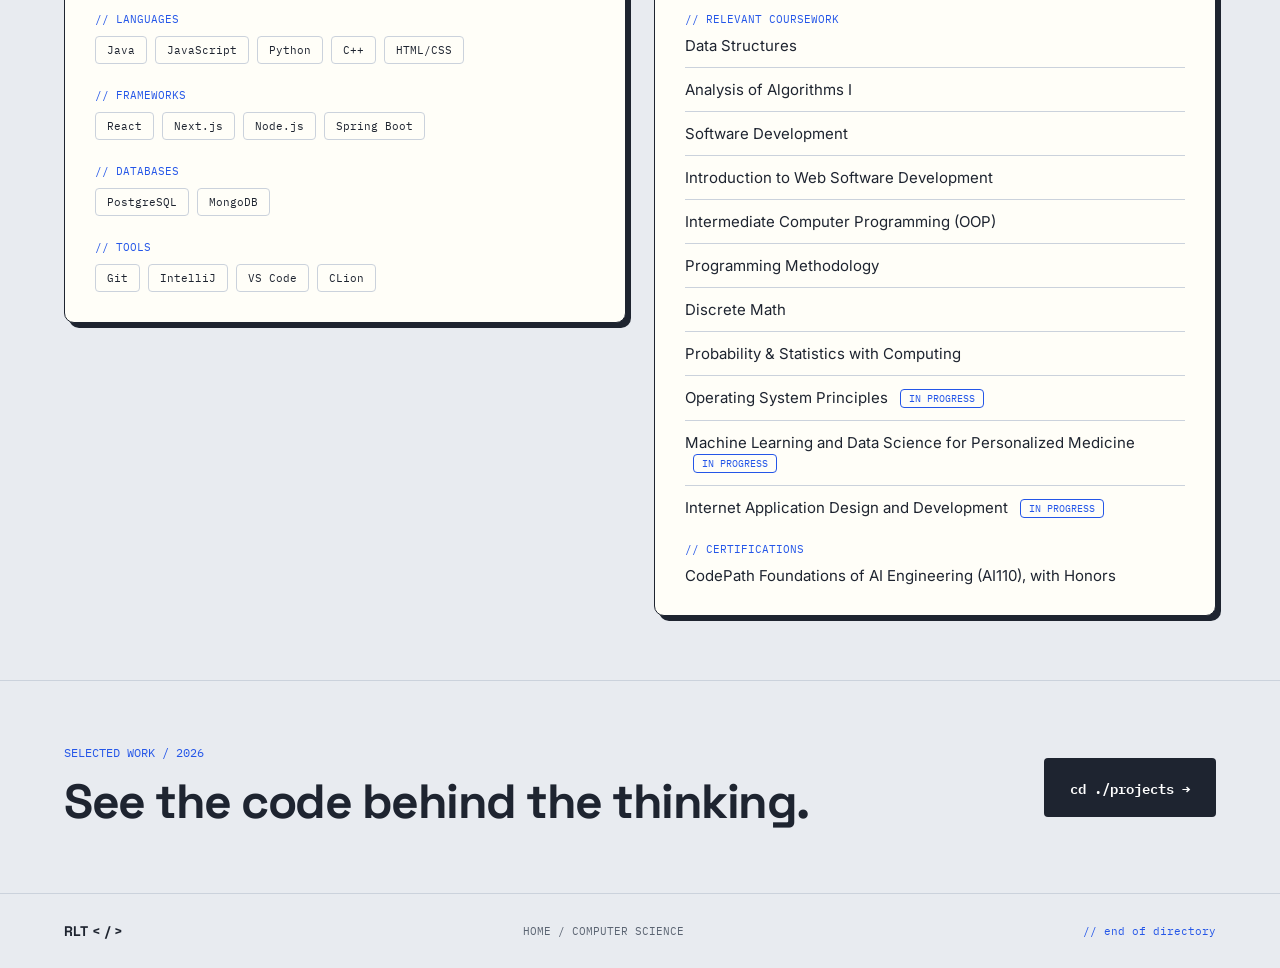
==== commit 6977c916: "Add Oakland Community Hub section and project links" ====
--- a/index.html
+++ b/index.html
@@ -38,6 +38,7 @@
             <div class="home-hero-text">
                 <p class="eyebrow">ROBERTO LEDESMA / CS @ SF STATE</p>
                 <h1 class="home-headline">Roberto <span class="accent">Ledesma</span></h1>
+                <p class="home-sub">Computer Science student at SF State, graduating May 2027.</p>
                 <!-- <p class="home-sub">I'm Roberto, a Computer Science student at San Francisco State University graduating in May 2027.</p> -->
                 <div class="home-buttons">
                     <a class="btn btn-primary" href="projects.html">[ Explore projects ]</a>
@@ -57,7 +58,7 @@
                         <p class="t-dim">{</p>
                         <p class="indent"><span class="t-key">"role"</span>: "CS student",</p>
                         <p class="indent"><span class="t-key">"focus"</span>: ["AI", "web", "software"],</p>
-                        <p class="indent"><span class="t-key">"interests"</span>: ["applied AI", "full-stack", "collaboration"],</p>
+                        <p class="indent"><span class="t-key">"graduating"</span>: "May 2027",</p>
                         <p class="indent"><span class="t-key">"status"</span>: "open to opportunities"</p>
                         <p class="t-dim">}</p>
                     </div>
--- a/styles.css
+++ b/styles.css
@@ -1,16 +1,16 @@
 /*  DESIGN  */
 :root {
-    --canvas: #edeaf5;
+    --canvas: #e8ebf0;
     --paper: #fffef8;
-    --ink: #292536;
-    --muted: #686273;
-    --line: #cec7dc;
-    --purple: #6940d8;
-    --lavender: #e9e0ff;
+    --ink: #1e2430;
+     --muted: #5b6472;
+    --line: #cbd2dc;
+    --purple: #2456e8;
+    --lavender: #dbe4fb;
     --green: #cbe9a5;
     --yellow: #f7d978;
-    --term-text: #f1edf9;
-    --term-dim: #bfb5d2;
+    --term-text: #eef1f6;
+    --term-dim: #aab4c3;
 
     --font-display: 'Space Grotesk', sans-serif;
     --font-body: 'Inter', sans-serif;
@@ -48,10 +48,8 @@
 
 main {
     background-color: var(--canvas);
-    max-width: 5000px;
     margin: 0 auto;
-    padding: 0 2rem;
-    flex: 1;
+    padding: 0;
 }
 
 /*  SITE HEADER & NAVIGATION */
@@ -109,7 +107,7 @@
     border-radius: 4px;
 }
 
-.rd-nav a:hover { background: #e2dced; }
+.rd-nav a:hover { background: var(--lavender); }
 .rd-nav a.active {
     background: var(--purple);
     color: #fff;
@@ -323,7 +321,7 @@
     font-weight: 600;
 }
 
-.btn-primary:hover { background: #5631c4; }
+.btn-primary:hover { background: #1c45c4; }
 
 .btn-outline {
     background: var(--paper);
@@ -340,7 +338,7 @@
     padding: 18px 26px;
 }
 
-.btn-dark:hover { background: #3a3550; }
+.btn-dark:hover { background: #2e3644; }
 
 .home-terminal {
     width: 400px;
@@ -355,7 +353,7 @@
 .json {
     margin-left: 4px;
     padding-left: 20px;
-    border-left: 1px solid #4a4459;
+    border-left: 1px solid #3b4352;
     line-height: 1.85;
 }
 
@@ -706,6 +704,69 @@
     border-top: 1px solid var(--line);
     font-family: var(--font-mono);
     font-size: 11px;
+    color: var(--muted);
+}
+
+/* LABELS & UTILITIES */
+.eyebrow { font-family: var(--font-mono); font-size: 12px; color: var(--purple); }
+.purple { color: var(--purple); }
+.muted { color: var(--muted); }
+
+/* HOME SECTIONS */
+.home-section {
+    padding: 64px;
+    border-top: 1px solid var(--line);
+}
+
+.home-section-head {
+    display: flex;
+    align-items: flex-end;
+    justify-content: space-between;
+    gap: 24px;
+}
+
+.home-section-title {
+    margin-top: 16px;
+    font-family: var(--font-display);
+    font-weight: 700;
+    font-size: 48px;
+    line-height: 1.1;
+    letter-spacing: -1.5px;
+}
+
+/* CAPABILITY CARDS */
+.cap-grid {
+    display: grid;
+    grid-template-columns: repeat(3, 1fr);
+    gap: 28px;
+    margin-top: 44px;
+}
+
+.cap-card { padding: 30px; }
+
+.cap-top {
+    display: flex;
+    align-items: center;
+    justify-content: space-between;
+    font-family: var(--font-mono);
+    font-size: 12px;
+    color: var(--purple);
+}
+
+.cap-square { width: 13px; height: 13px; }
+
+.cap-card h3 {
+    margin-top: 52px;
+    font-family: var(--font-display);
+    font-weight: 700;
+    font-size: 28px;
+    letter-spacing: -0.5px;
+}
+
+.cap-card p {
+    margin-top: 16px;
+    font-size: 16px;
+    line-height: 1.7;
     color: var(--muted);
 }
 
@@ -775,10 +836,10 @@
 
 .contact-field:focus {
     border-color: var(--purple);
-    box-shadow: 0 0 0 3px rgb(105 64 216 / 12%);
-}
-
-.contact-field::placeholder { color: #938c9e; }
+    box-shadow: 0 0 0 3px rgb(36 86 232 / 12%);
+}
+
+.contact-field::placeholder { color: #8a93a1; }
 
 textarea.contact-field {
     resize: vertical;
@@ -927,4 +988,26 @@
         gap: 10px;
         padding: 20px;
     }
+    .rd-header { flex-wrap: wrap; gap: 12px; }
+    .rd-tagline { display: none; }
+    .home-section-head { flex-direction: column; align-items: flex-start; }
+    .home-section-title { font-size: 36px; }
+    .cursor-block { width: 20px; height: 48px; }
+    .contrib-symbol { width: 56px; height: 56px; font-size: 30px; white-space: nowrap; }
+    .featured-strip .right { display: none; }
+
+    
+}
+.live-dot {
+    display: inline-block;
+    width: 8px;
+    height: 8px;
+    margin-right: 8px;
+    border-radius: 50%;
+    background: var(--purple);
+    vertical-align: middle;
+}
+
+@media (prefers-reduced-motion: no-preference) {
+    .live-dot { animation: blink 1.15s steps(1, end) infinite; }
 }
